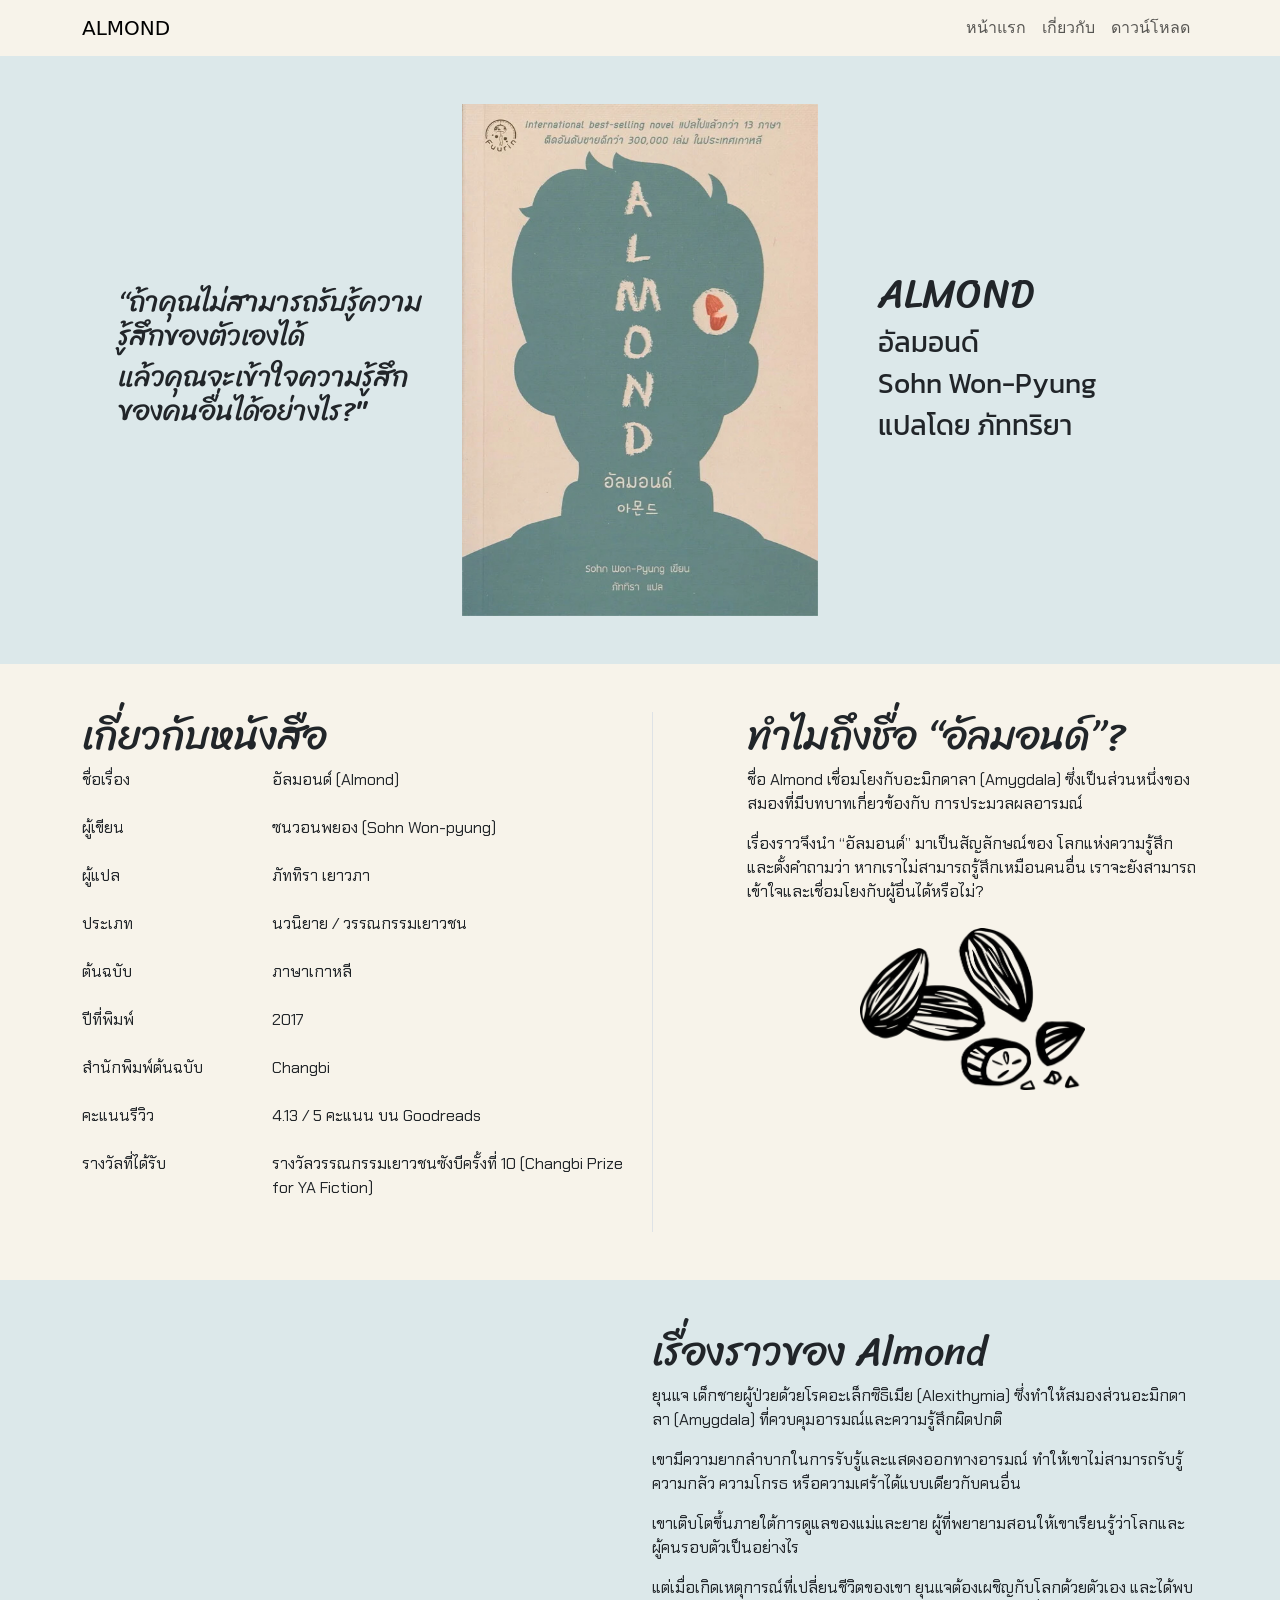
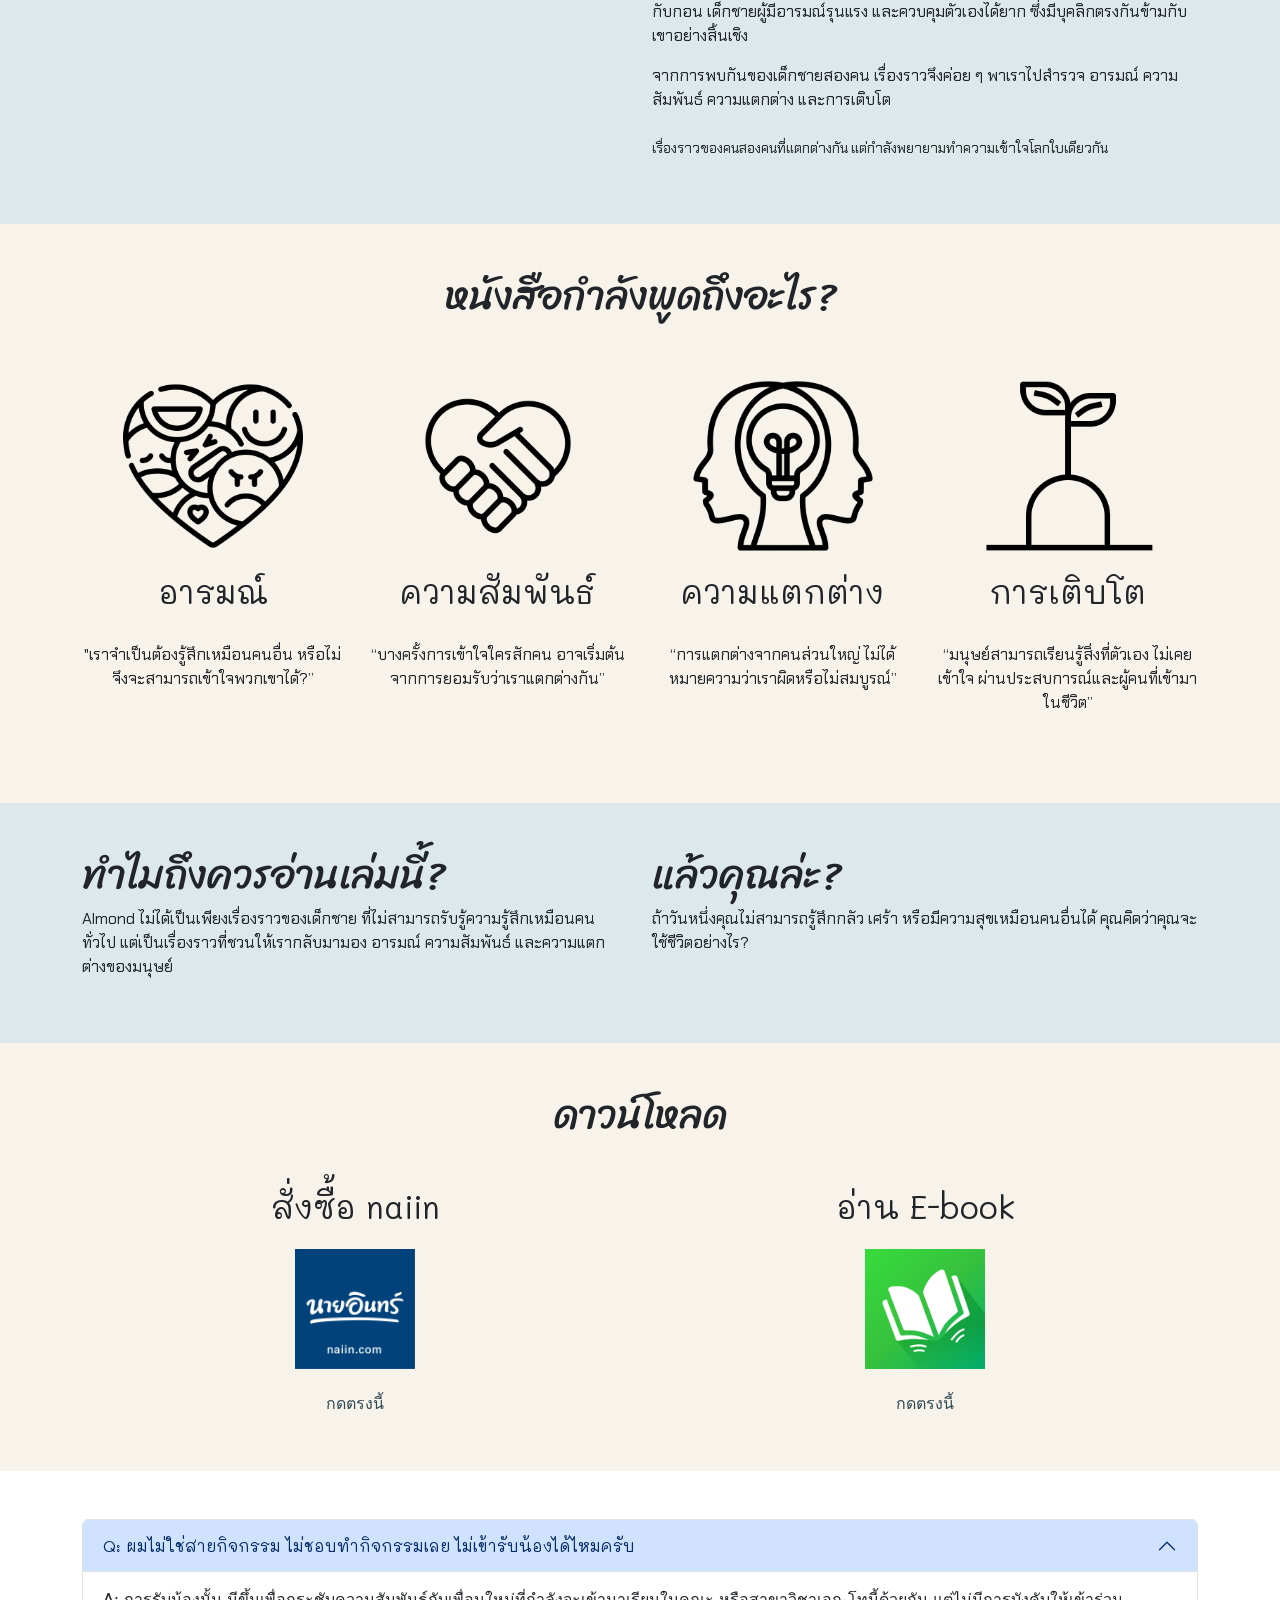
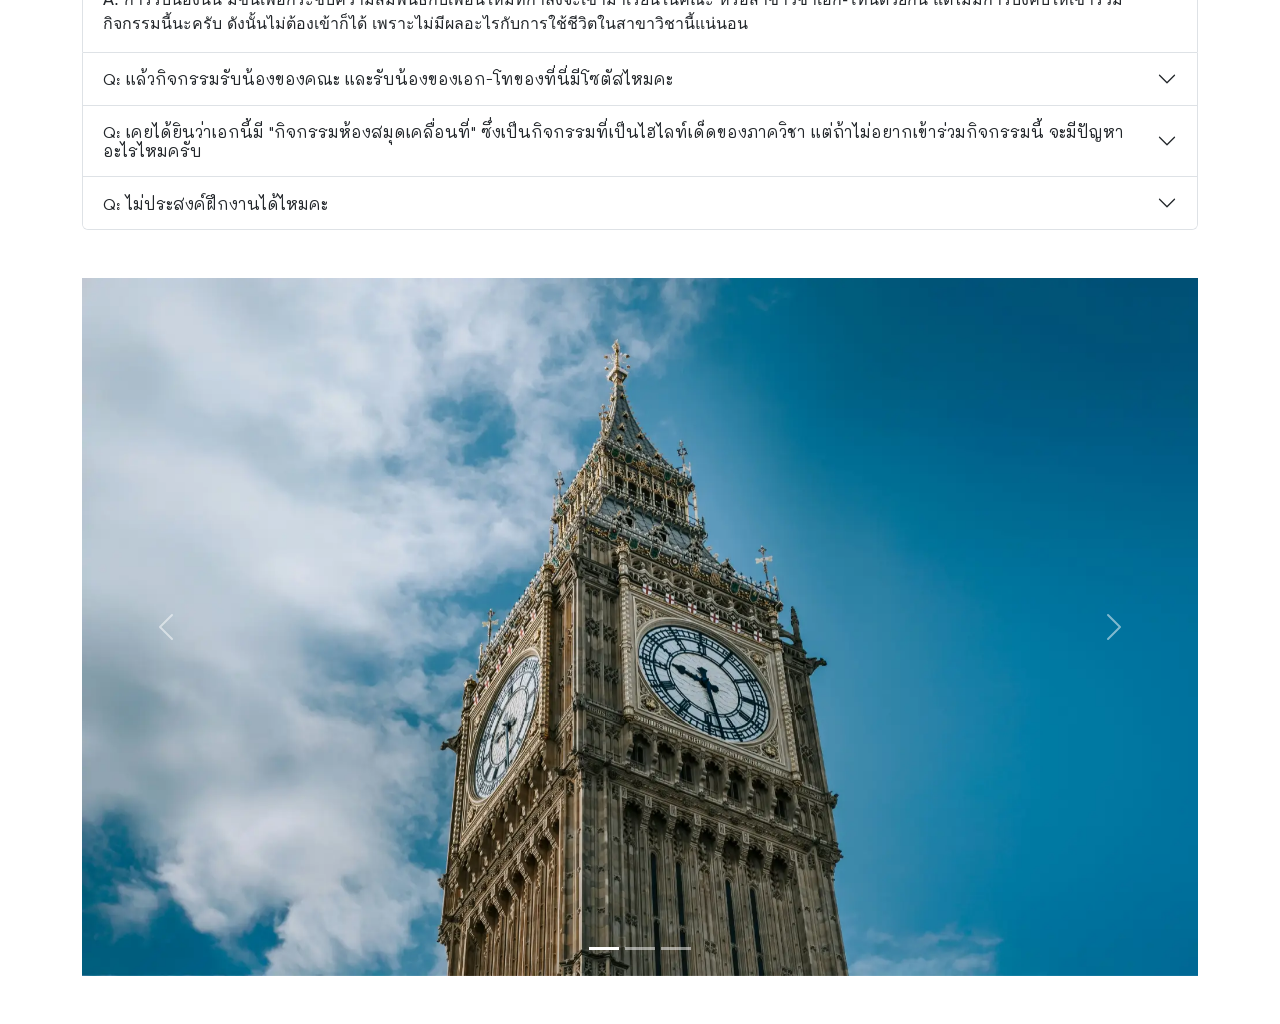
==== index.html @ fe940b33 "version1" ====
<!DOCTYPE html>
<html lang="th">

<head>
    <meta charset="UTF-8">
    <meta name="viewport" content="width=device-width, initial-scale=1.0">
    <title>ALMOND</title>

    <!-- Bootstrap CSS -->
    <link href="https://cdn.jsdelivr.net/npm/bootstrap@5.3.3/dist/css/bootstrap.min.css" rel="stylesheet">
    <link rel="preconnect" href="https://fonts.googleapis.com">
    <link rel="preconnect" href="https://fonts.gstatic.com" crossorigin>
    <link
        href="https://fonts.googleapis.com/css2?family=Chakra+Petch&family=Google+Sans:ital,opsz,wght@0,17..18,400..700;1,17..18,400..700&family=Kanit:ital,wght@0,100;0,200;0,300;0,400;0,500;0,600;0,700;0,800;0,900;1,100;1,200;1,300;1,400;1,500;1,600;1,700;1,800;1,900&family=Mali&family=Sriracha&display=swap"
        rel="stylesheet">
    <link href="https://unpkg.com/aos@2.3.1/dist/aos.css" rel="stylesheet">
    <link rel="stylesheet" href="CSS/style.css">
</head>

<body>

    <!-- =========================
         Header
         ========================= -->
    <header class="section-1bg">
        <div class="container">
            <nav class="navbar navbar-expand-lg">
                <a class="navbar-brand" href="#">ALMOND</a>

                <button class="navbar-toggler" type="button" data-bs-toggle="collapse" data-bs-target="#mainNav">
                    <span class="navbar-toggler-icon"></span>
                </button>

                <div class="collapse navbar-collapse" id="mainNav">
                    <ul class="navbar-nav ms-auto">
                        <li class="nav-item">
                            <a class="nav-link" href="#">หน้าแรก</a>
                        </li>
                        <li class="nav-item">
                            <a class="nav-link" href="#about">เกี่ยวกับ</a>
                        </li>
                        <li class="nav-item">
                            <a class="nav-link" href="#download">ดาวน์โหลด</a>
                        </li>
                    </ul>
                </div>
            </nav>
        </div>
    </header>


    <!-- =========================
         Hero Section
         ========================= -->
    <section class="py-5 hero-bg">
        <div class="container ">
            <div class="row align-items-center">

                <!-- ข้อความด้านซ้าย -->
                <div class="col-sm-12 col-md-6 col-lg-4 col-xl-4 ps-lg-5">
                    <h1 class="display-5 fs-3">
                        “ถ้าคุณไม่สามารถรับรู้ความรู้สึกของตัวเองได้
                    </h1>
                    <h1 class="display-5 fs-3">แล้วคุณจะเข้าใจความรู้สึกของคนอื่นได้อย่างไร?"</h1>
                </div>

                <!-- รูปภาพตรงกลาง -->
                <div class="col-sm-12 col-md-6 col-lg-4 col-xl-4 text-center">
                    <img src="Images/Almond3.jpg" alt="Almond Book" class="img-fluid" data-aos="flip-left" data-aos-duration="3000">
                </div>

                <!-- ข้อความด้านขวา -->
                <div class="col-12 col-md-6 col-lg-4 ps-lg-5">
                    <h1>ALMOND</h1>
                    <h3>อัลมอนด์</h3>
                    <h3>Sohn Won-Pyung</h3>
                    <h3>แปลโดย ภัททริยา</h3>
                </div>
            </div>
        </div>
    </section>


    <!-- =========================
         Section 1 - About Book
         ========================= -->
    <section id="about" class="py-5 section-1bg">
        <div class="container">
            <div class="row">

                <!-- ข้อมูลหนังสือ -->
                <div class="col-sm-12 col-md-6 col-lg-6 col-xl-6">

                    <h1>เกี่ยวกับหนังสือ</h1>

                    <div class="mb-3">

                        <div class="row mb-2">
                            <div class="col-4">
                                <p>ชื่อเรื่อง</p>
                            </div>
                            <div class="col-8">
                                <p>อัลมอนด์ (Almond)</p>
                            </div>
                        </div>

                        <div class="row mb-2">
                            <div class="col-4">
                                <p>ผู้เขียน</p>
                            </div>
                            <div class="col-8">
                                <p>ซนวอนพยอง (Sohn Won-pyung)</p>
                            </div>
                        </div>

                        <div class="row mb-2">
                            <div class="col-4">
                                <p>ผู้แปล</p>
                            </div>
                            <div class="col-8">
                                <p>ภัททิรา เยาวภา</p>
                            </div>
                        </div>

                        <div class="row mb-2">
                            <div class="col-4">
                                <p>ประเภท</p>
                            </div>
                            <div class="col-8">
                                <p>นวนิยาย / วรรณกรรมเยาวชน</p>
                            </div>
                        </div>

                        <div class="row mb-2">
                            <div class="col-4">
                                <p>ต้นฉบับ</p>
                            </div>
                            <div class="col-8">
                                <p>ภาษาเกาหลี</p>
                            </div>
                        </div>

                        <div class="row mb-2">
                            <div class="col-4">
                                <p>ปีที่พิมพ์</p>
                            </div>
                            <div class="col-8">
                                <p>2017</p>
                            </div>
                        </div>

                        <div class="row mb-2">
                            <div class="col-4">
                                <p>สำนักพิมพ์ต้นฉบับ</p>
                            </div>
                            <div class="col-8">
                                <p>Changbi</p>
                            </div>
                        </div>

                        <div class="row mb-2">
                            <div class="col-4">
                                <p>คะแนนรีวิว</p>
                            </div>
                            <div class="col-8">
                                <p>4.13 / 5 คะแนน บน Goodreads</p>
                            </div>
                        </div>

                        <div class="row mb-2">
                            <div class="col-4">
                                <p>รางวัลที่ได้รับ</p>
                            </div>
                            <div class="col-8">
                                <p>รางวัลวรรณกรรมเยาวชนซังบีครั้งที่ 10
                                    (Changbi Prize for YA Fiction)</p>
                            </div>
                        </div>

                    </div>
                </div>

                <!-- เส้นแบ่ง -->
                <div class="col-md-1 d-none d-md-block">
                    <div class="border-start h-100"></div>
                </div>

                <!-- ทำไมถึงชื่อ Almond -->
                <div class="col-sm-12 col-md-5 col-lg-5 col-xl-5">

                    <h1>ทำไมถึงชื่อ “อัลมอนด์”?</h1>

                    <p>
                        ชื่อ Almond เชื่อมโยงกับอะมิกดาลา (Amygdala)
                        ซึ่งเป็นส่วนหนึ่งของสมองที่มีบทบาทเกี่ยวข้องกับ
                        การประมวลผลอารมณ์
                    </p>

                    <p>
                        เรื่องราวจึงนำ “อัลมอนด์” มาเป็นสัญลักษณ์ของ
                        โลกแห่งความรู้สึก และตั้งคำถามว่า
                        หากเราไม่สามารถรู้สึกเหมือนคนอื่น
                        เราจะยังสามารถเข้าใจและเชื่อมโยงกับผู้อื่นได้หรือไม่?
                    </p>

                    <!-- ภาพอัลมอนด์ -->
                    <div class="text-center mt-4">
                        <img src="Images/Almond4.png" alt="Almond" class="img-fluid w-50">
                    </div>

                </div>
            </div>
        </div>
    </section>


    <!-- =========================
         Section 2 - Story
         ========================= -->
    <section class="py-5 hero-bg">
        <div class="container">
            <div class="row align-items-center">

                <!-- รูปภาพ -->
                <div class="col-sm-12 col-md-6 col-lg-6 col-xl-6">
                    <img src="Images/Almond2.jpg" alt="Almond Story" class="img-fluid w-50" data-aos="flip-left" data-aos-duration="3000">
                </div>

                <!-- เนื้อหา -->
                <div class="col-sm-12 col-md-6 col-lg-6 col-xl-6">

                    <h1>เรื่องราวของ Almond</h1>

                    <p>
                        ยุนแจ เด็กชายผู้ป่วยด้วยโรคอะเล็กซิธิเมีย
                        (Alexithymia) ซึ่งทำให้สมองส่วนอะมิกดาลา
                        (Amygdala) ที่ควบคุมอารมณ์และความรู้สึกผิดปกติ
                    </p>

                    <p>
                        เขามีความยากลำบากในการรับรู้และแสดงออกทางอารมณ์
                        ทำให้เขาไม่สามารถรับรู้ความกลัว ความโกรธ
                        หรือความเศร้าได้แบบเดียวกับคนอื่น
                    </p>

                    <p>
                        เขาเติบโตขึ้นภายใต้การดูแลของแม่และยาย
                        ผู้ที่พยายามสอนให้เขาเรียนรู้ว่าโลกและผู้คนรอบตัวเป็นอย่างไร
                    </p>

                    <p>
                        แต่เมื่อเกิดเหตุการณ์ที่เปลี่ยนชีวิตของเขา
                        ยุนแจต้องเผชิญกับโลกด้วยตัวเอง
                        และได้พบกับกอน เด็กชายผู้มีอารมณ์รุนแรง
                        และควบคุมตัวเองได้ยาก ซึ่งมีบุคลิกตรงกันข้ามกับเขาอย่างสิ้นเชิง
                    </p>

                    <p>
                        จากการพบกันของเด็กชายสองคน
                        เรื่องราวจึงค่อย ๆ พาเราไปสำรวจ
                        อารมณ์ ความสัมพันธ์ ความแตกต่าง และการเติบโต
                    </p>

                    <p class="mt-4">
                        <small>
                            เรื่องราวของคนสองคนที่แตกต่างกัน
                            แต่กำลังพยายามทำความเข้าใจโลกใบเดียวกัน
                        </small>
                    </p>

                </div>

            </div>
        </div>
    </section>


    <!-- =========================
         Section 3 - Theme
         ========================= -->
    <section id="review" class="py-5 section-1bg">
        <div class="container">
            <div class="row">
                <div class="col-12 text-center mb-5">
                    <h1>หนังสือกำลังพูดถึงอะไร?</h1>
                </div>
            </div>

            <div class="row">

                <!-- Theme 1 -->
                <div class="col-sm-12 col-md-6 col-lg-3 col-xl-3 text-center mb-4">

                    <img src="Images/emotional.png" alt="Emotional" class="img-fluid mb-3" style="max-width: 180px;">

                    <h2> อารมณ์ </h2>
                    <br>
                    <p>
                        "เราจำเป็นต้องรู้สึกเหมือนคนอื่น
                        หรือไม่ จึงจะสามารถเข้าใจพวกเขาได้?”
                    </p>

                </div>

                <!-- Theme 2 -->
                <div class="col-sm-12 col-md-6 col-lg-3 col-xl-3 text-center mb-4">

                    <img src="Images/relationship.png" alt="Relationship" class="img-fluid mb-3"
                        style="max-width: 180px;">

                    <h2>ความสัมพันธ์</h2>
                    <br>
                    <p>
                        “บางครั้งการเข้าใจใครสักคน
                        อาจเริ่มต้นจากการยอมรับว่าเราแตกต่างกัน”
                    </p>

                </div>

                <!-- Theme 3 -->
                <div class="col-sm-12 col-md-6 col-lg-3 col-xl-3 text-center mb-4">

                    <img src="Images/differentiate.png" alt="Different" class="img-fluid mb-3"
                        style="max-width: 180px;">

                    <h2>ความแตกต่าง </h2>
                    <br>
                    <p>
                        “การแตกต่างจากคนส่วนใหญ่
                        ไม่ได้หมายความว่าเราผิดหรือไม่สมบูรณ์”
                    </p>

                </div>

                <!-- Theme 4 -->
                <div class="col-sm-12 col-md-6 col-lg-3 col-xl-3 text-center mb-4">

                    <img src="Images/growing-up.png" alt="Growing Up" class="img-fluid mb-3" style="max-width: 180px;">

                    <h2>การเติบโต</h2>
                    <br>
                    <p>
                        “มนุษย์สามารถเรียนรู้สิ่งที่ตัวเอง
                        ไม่เคยเข้าใจ ผ่านประสบการณ์และผู้คนที่เข้ามาในชีวิต”
                    </p>

                </div>

            </div>
        </div>
    </section>


    <!-- ========================
     Section 4 - Why Almond
     ======================== -->
    <section class="py-5 hero-bg">
        <div class="container">
            <div class="row justify-content-center align-items-start g-4">

                <!-- คอลัมน์ซ้าย -->
                <div class="col-12 col-md-6">
                    <h1>ทำไมถึงควรอ่านเล่มนี้?</h1>
                    <p>
                        Almond ไม่ได้เป็นเพียงเรื่องราวของเด็กชาย
                        ที่ไม่สามารถรับรู้ความรู้สึกเหมือนคนทั่วไป
                        แต่เป็นเรื่องราวที่ชวนให้เรากลับมามอง
                        อารมณ์ ความสัมพันธ์ และความแตกต่างของมนุษย์
                    </p>
                </div>

                <!-- คอลัมน์ขวา -->
                <div class="col-12 col-md-6">
                    <h1>แล้วคุณล่ะ?</h1>
                    <p>
                        ถ้าวันหนึ่งคุณไม่สามารถรู้สึกกลัว เศร้า
                        หรือมีความสุขเหมือนคนอื่นได้
                        คุณคิดว่าคุณจะใช้ชีวิตอย่างไร?
                    </p>
                </div>

            </div>
        </div>
    </section>


    <!-- =========================
     Footer
     ========================= -->
    <footer id="download" class="py-5 section-1bg">
        <div class="container ">
            <h1 class="text-center mb-5">ดาวน์โหลด</h1>

            <div class="row justify-content-center align-items-start g-4 text-center">

                <!-- คอลัมน์ซ้าย: สั่งซื้อ -->
                <div class="col-12 col-md-6">
                    <h2>สั่งซื้อ naiin</h2>

                    <img src="Images/naiin.png" alt="naiin" class="img-fluid my-3" style="max-height: 120px;">

                    <div>
                        <a href="https://www.naiin.com/" target="_blank" rel="noopener noreferrer"
                            class="btn btn-download">
                            กดตรงนี้
                        </a>
                    </div>
                </div>

                <!-- คอลัมน์ขวา: อ่าน E-book -->
                <div class="col-12 col-md-6">
                    <h2>อ่าน E-book</h2>

                    <img src="Images/meb.png" alt="meb" class="img-fluid my-3" style="max-height: 120px;">

                    <div>
                        <a href="https://www.mebmarket.com/" target="_blank" rel="noopener noreferrer"
                            class="btn btn-download">
                            กดตรงนี้
                        </a>
                    </div>
                </div>

            </div>
        </div>
    </footer>

    <!-- Accordion : คำถามที่พบบ่อย -->
    <section class="container my-5">

        <div class="accordion" id="faqAccordion">

            <!-- คำถามที่ 1 -->
            <div class="accordion-item">
                <h2 class="accordion-header" id="headingOne">
                    <button class="accordion-button" type="button" data-bs-toggle="collapse"
                        data-bs-target="#collapseOne" aria-expanded="true" aria-controls="collapseOne">
                        Q: ผมไม่ใช่สายกิจกรรม ไม่ชอบทำกิจกรรมเลย ไม่เข้ารับน้องได้ไหมครับ
                    </button>
                </h2>

                <div id="collapseOne" class="accordion-collapse collapse show" aria-labelledby="headingOne"
                    data-bs-parent="#faqAccordion">

                    <div class="accordion-body">
                        A: การรับน้องนั้น มีขึ้นเพื่อกระชับความสัมพันธ์กับเพื่อนใหม่ที่กำลังจะเข้ามาเรียนในคณะ
                        หรือสาขาวิชาเอก-โทนี้ด้วยกัน แต่ไม่มีการบังคับให้เข้าร่วมกิจกรรมนี้นะครับ
                        ดังนั้นไม่ต้องเข้าก็ได้ เพราะไม่มีผลอะไรกับการใช้ชีวิตในสาขาวิชานี้แน่นอน
                    </div>
                </div>
            </div>

            <!-- คำถามที่ 2 -->
            <div class="accordion-item">
                <h2 class="accordion-header" id="headingTwo">
                    <button class="accordion-button collapsed" type="button" data-bs-toggle="collapse"
                        data-bs-target="#collapseTwo" aria-expanded="false" aria-controls="collapseTwo">
                        Q: แล้วกิจกรรมรับน้องของคณะ และรับน้องของเอก-โทของที่นี่มีโซตัสไหมคะ
                    </button>
                </h2>

                <div id="collapseTwo" class="accordion-collapse collapse" aria-labelledby="headingTwo"
                    data-bs-parent="#faqAccordion">

                    <div class="accordion-body">
                        A: ที่นี่ไม่มีโซตัสทั้งรับน้องของคณะ และรับน้องของเอก-โท
                        ดังนั้นไม่ต้องกังวลนะคะ
                    </div>
                </div>
            </div>

            <!-- คำถามที่ 3 -->
            <div class="accordion-item">
                <h2 class="accordion-header" id="headingThree">
                    <button class="accordion-button collapsed" type="button" data-bs-toggle="collapse"
                        data-bs-target="#collapseThree" aria-expanded="false" aria-controls="collapseThree">
                        Q: เคยได้ยินว่าเอกนี้มี "กิจกรรมห้องสมุดเคลื่อนที่" ซึ่งเป็นกิจกรรมที่เป็นไฮไลท์เด็ดของภาควิชา
                        แต่ถ้าไม่อยากเข้าร่วมกิจกรรมนี้ จะมีปัญหาอะไรไหมครับ
                    </button>
                </h2>

                <div id="collapseThree" class="accordion-collapse collapse" aria-labelledby="headingThree"
                    data-bs-parent="#faqAccordion">

                    <div class="accordion-body">
                        A: จริง ๆ ทางภาควิชาไม่ได้บังคับ แต่ "ขอความร่วมมือ"
                        ดังนั้นเข้าร่วมเพื่อกิจกรรมเอาไว้ใส่ในแฟ้มรวบรวมผลงาน
                        เพื่อสั่งสมประสบการณ์ก็ดีครับ
                    </div>
                </div>
            </div>

            <!-- คำถามที่ 4 -->
            <div class="accordion-item">
                <h2 class="accordion-header" id="headingFour">
                    <button class="accordion-button collapsed" type="button" data-bs-toggle="collapse"
                        data-bs-target="#collapseFour" aria-expanded="false" aria-controls="collapseFour">
                        Q: ไม่ประสงค์ฝึกงานได้ไหมคะ
                    </button>
                </h2>

                <div id="collapseFour" class="accordion-collapse collapse" aria-labelledby="headingFour"
                    data-bs-parent="#faqAccordion">

                    <div class="accordion-body">
                        A: ถ้าเป็นเด็ก "เอก" นี้ จะต้องฝึกงานนะคะ
                        เพราะต้องนำประสบการณ์ที่ได้จากการฝึกงานไปเรียนต่อในรายวิชา
                        "สัมมนาการฝึกปฏิบัติงาน" เป็นวิชาบังคับ ซึ่งจะต้องนับเป็นหน่วยกิตก่อนจบการศึกษาด้วย
                        แต่ถ้าเป็นเด็ก "โท" ไม่จำเป็นต้องฝึกงานค่ะ
                    </div>
                </div>
            </div>

        </div>

    </section>


    <!-- Carousel : Indicators -->
    <section class="container my-5">

        <div id="carouselExampleIndicators" class="carousel slide" data-bs-ride="carousel">

            <!-- Indicators -->
            <div class="carousel-indicators">
                <button type="button" data-bs-target="#carouselExampleIndicators" data-bs-slide-to="0" class="active"
                    aria-current="true" aria-label="Slide 1">
                </button>

                <button type="button" data-bs-target="#carouselExampleIndicators" data-bs-slide-to="1"
                    aria-label="Slide 2">
                </button>

                <button type="button" data-bs-target="#carouselExampleIndicators" data-bs-slide-to="2"
                    aria-label="Slide 3">
                </button>
            </div>

            <!-- Carousel Images -->
            <div class="carousel-inner">

                <!-- รูปที่ 1 -->
                <div class="carousel-item active">
                    <img src="Images/a1.webp" class="d-block w-100" alt="Slide 1">
                </div>

                <!-- รูปที่ 2 -->
                <div class="carousel-item">
                    <img src="Images/a2.webp" class="d-block w-100" alt="Slide 2">
                </div>

                <!-- รูปที่ 3 -->
                <div class="carousel-item">
                    <img src="Images/a3.webp" class="d-block w-100" alt="Slide 3">
                </div>

            </div>

            <!-- Previous Button -->
            <button class="carousel-control-prev" type="button" data-bs-target="#carouselExampleIndicators"
                data-bs-slide="prev">
                <span class="carousel-control-prev-icon" aria-hidden="true">
                </span>
                <span class="visually-hidden">Previous</span>
            </button>

            <!-- Next Button -->
            <button class="carousel-control-next" type="button" data-bs-target="#carouselExampleIndicators"
                data-bs-slide="next">
                <span class="carousel-control-next-icon" aria-hidden="true">
                </span>
                <span class="visually-hidden">Next</span>
            </button>

        </div>

    </section>




    <!-- Bootstrap JS -->
    <script src="https://cdn.jsdelivr.net/npm/bootstrap@5.3.3/dist/js/bootstrap.bundle.min.js"></script>
    <script src="https://unpkg.com/aos@2.3.1/dist/aos.js"></script>
    <script>
        AOS.init();
    </script>

</body>

</html>
---- CSS/style.css ----
.hero-bg{
    background-color: #dce8ea;
}

.section-1bg{
    background-color: #f7f3ea;
}

.header-bg{
    background-color: #7397a5;
}

h1{
  font-family: "Sriracha", cursive;
  font-weight: 400;
  font-style: normal;

}

h2{
  font-family: "Mali", cursive;
  font-weight: 400;
  font-style: normal;
}

h3{
  font-family: "Kanit", sans-serif;
  font-weight: 400;
  font-style: normal;
}


p{
  font-family: "Chakra Petch", sans-serif;
  font-weight: 400;
  font-style: normal;
}

.btn-download {
    color: #304A54;
    background-color: #F7F3EA;
    border: 1px solid #F7F3EA;
}

.btn-download:hover,
.btn-download:focus {
    color: #304A54;
    background-color: #ece6d6;
    border-color: #ece6d6;
}
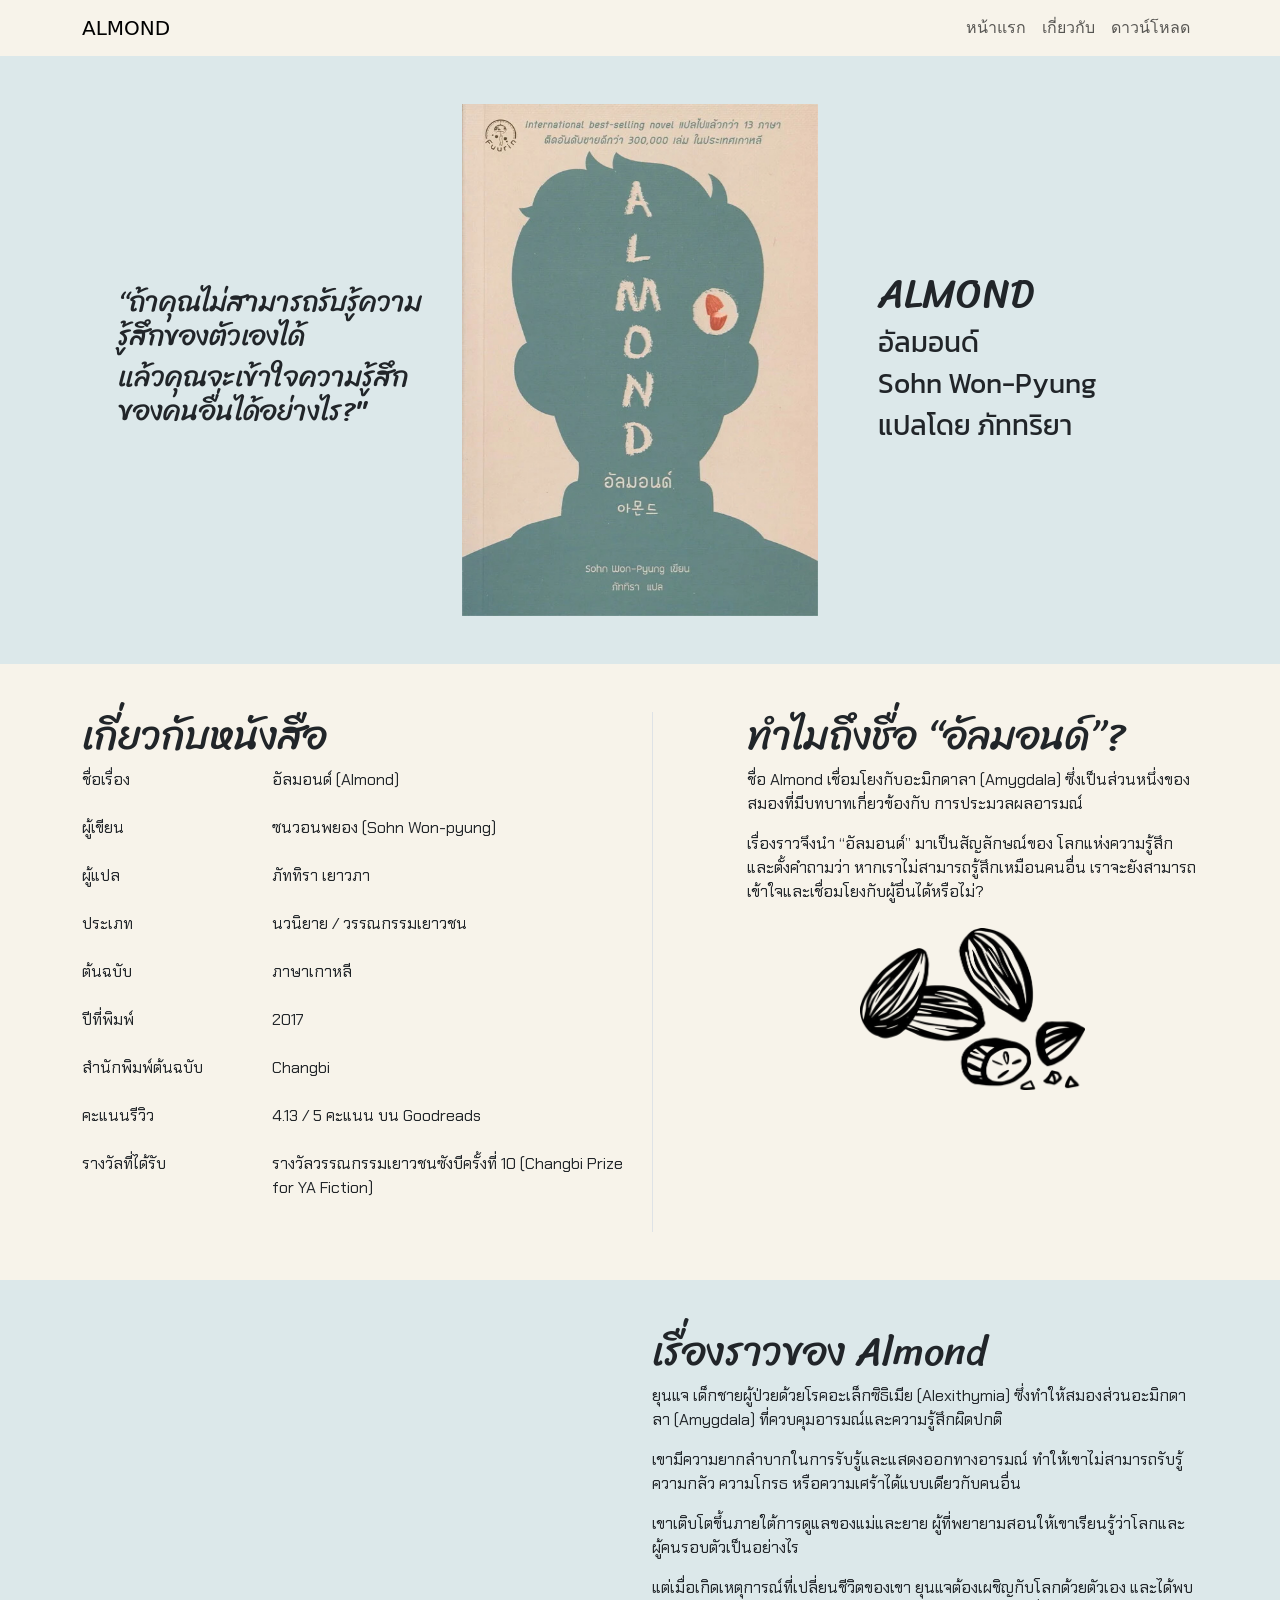
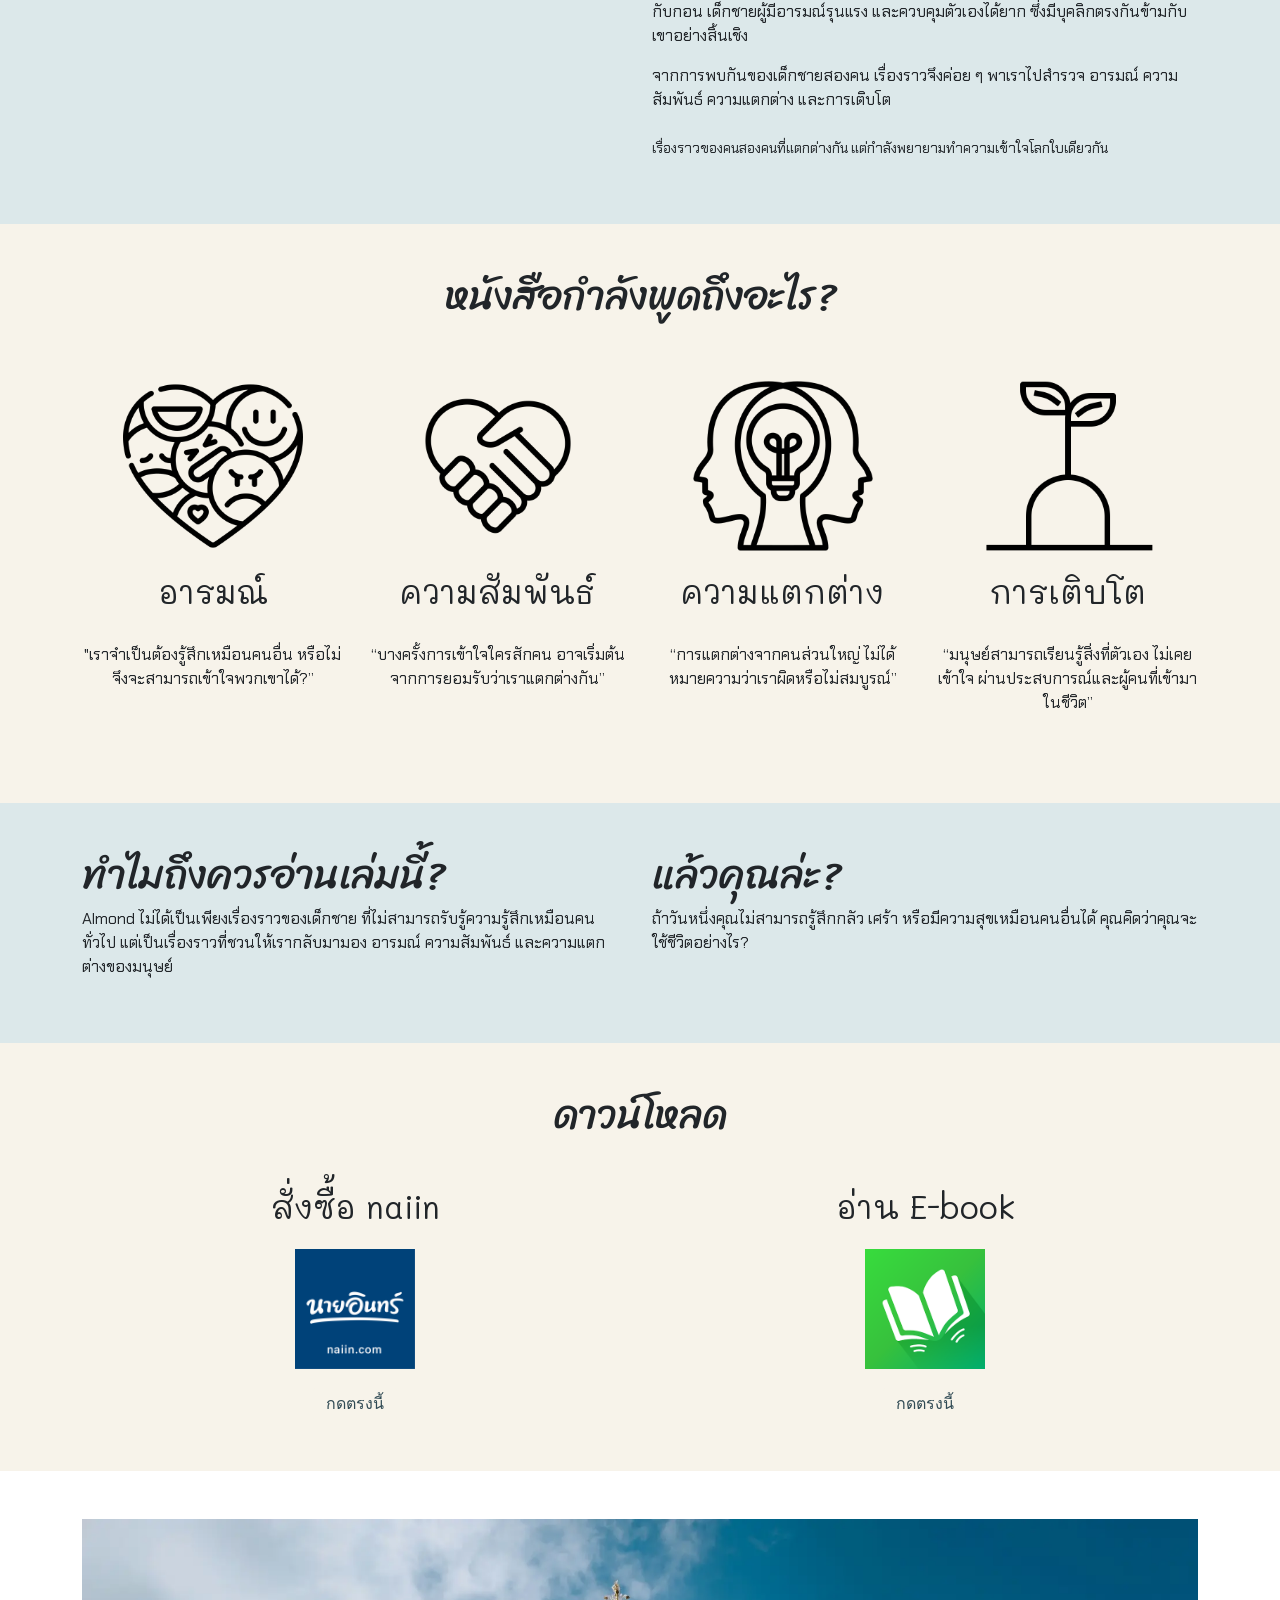
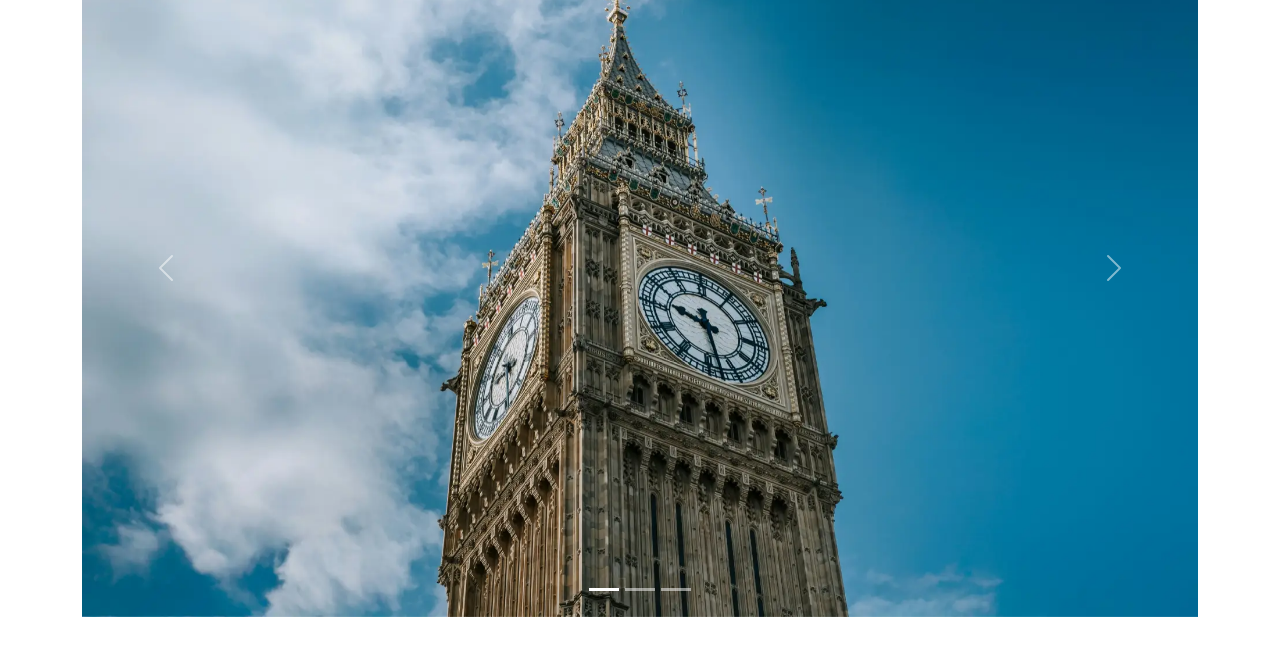
==== commit f409f61e: "version1.2" ====
--- a/index.html
+++ b/index.html
@@ -425,95 +425,6 @@
         </div>
     </footer>
 
-    <!-- Accordion : คำถามที่พบบ่อย -->
-    <section class="container my-5">
-
-        <div class="accordion" id="faqAccordion">
-
-            <!-- คำถามที่ 1 -->
-            <div class="accordion-item">
-                <h2 class="accordion-header" id="headingOne">
-                    <button class="accordion-button" type="button" data-bs-toggle="collapse"
-                        data-bs-target="#collapseOne" aria-expanded="true" aria-controls="collapseOne">
-                        Q: ผมไม่ใช่สายกิจกรรม ไม่ชอบทำกิจกรรมเลย ไม่เข้ารับน้องได้ไหมครับ
-                    </button>
-                </h2>
-
-                <div id="collapseOne" class="accordion-collapse collapse show" aria-labelledby="headingOne"
-                    data-bs-parent="#faqAccordion">
-
-                    <div class="accordion-body">
-                        A: การรับน้องนั้น มีขึ้นเพื่อกระชับความสัมพันธ์กับเพื่อนใหม่ที่กำลังจะเข้ามาเรียนในคณะ
-                        หรือสาขาวิชาเอก-โทนี้ด้วยกัน แต่ไม่มีการบังคับให้เข้าร่วมกิจกรรมนี้นะครับ
-                        ดังนั้นไม่ต้องเข้าก็ได้ เพราะไม่มีผลอะไรกับการใช้ชีวิตในสาขาวิชานี้แน่นอน
-                    </div>
-                </div>
-            </div>
-
-            <!-- คำถามที่ 2 -->
-            <div class="accordion-item">
-                <h2 class="accordion-header" id="headingTwo">
-                    <button class="accordion-button collapsed" type="button" data-bs-toggle="collapse"
-                        data-bs-target="#collapseTwo" aria-expanded="false" aria-controls="collapseTwo">
-                        Q: แล้วกิจกรรมรับน้องของคณะ และรับน้องของเอก-โทของที่นี่มีโซตัสไหมคะ
-                    </button>
-                </h2>
-
-                <div id="collapseTwo" class="accordion-collapse collapse" aria-labelledby="headingTwo"
-                    data-bs-parent="#faqAccordion">
-
-                    <div class="accordion-body">
-                        A: ที่นี่ไม่มีโซตัสทั้งรับน้องของคณะ และรับน้องของเอก-โท
-                        ดังนั้นไม่ต้องกังวลนะคะ
-                    </div>
-                </div>
-            </div>
-
-            <!-- คำถามที่ 3 -->
-            <div class="accordion-item">
-                <h2 class="accordion-header" id="headingThree">
-                    <button class="accordion-button collapsed" type="button" data-bs-toggle="collapse"
-                        data-bs-target="#collapseThree" aria-expanded="false" aria-controls="collapseThree">
-                        Q: เคยได้ยินว่าเอกนี้มี "กิจกรรมห้องสมุดเคลื่อนที่" ซึ่งเป็นกิจกรรมที่เป็นไฮไลท์เด็ดของภาควิชา
-                        แต่ถ้าไม่อยากเข้าร่วมกิจกรรมนี้ จะมีปัญหาอะไรไหมครับ
-                    </button>
-                </h2>
-
-                <div id="collapseThree" class="accordion-collapse collapse" aria-labelledby="headingThree"
-                    data-bs-parent="#faqAccordion">
-
-                    <div class="accordion-body">
-                        A: จริง ๆ ทางภาควิชาไม่ได้บังคับ แต่ "ขอความร่วมมือ"
-                        ดังนั้นเข้าร่วมเพื่อกิจกรรมเอาไว้ใส่ในแฟ้มรวบรวมผลงาน
-                        เพื่อสั่งสมประสบการณ์ก็ดีครับ
-                    </div>
-                </div>
-            </div>
-
-            <!-- คำถามที่ 4 -->
-            <div class="accordion-item">
-                <h2 class="accordion-header" id="headingFour">
-                    <button class="accordion-button collapsed" type="button" data-bs-toggle="collapse"
-                        data-bs-target="#collapseFour" aria-expanded="false" aria-controls="collapseFour">
-                        Q: ไม่ประสงค์ฝึกงานได้ไหมคะ
-                    </button>
-                </h2>
-
-                <div id="collapseFour" class="accordion-collapse collapse" aria-labelledby="headingFour"
-                    data-bs-parent="#faqAccordion">
-
-                    <div class="accordion-body">
-                        A: ถ้าเป็นเด็ก "เอก" นี้ จะต้องฝึกงานนะคะ
-                        เพราะต้องนำประสบการณ์ที่ได้จากการฝึกงานไปเรียนต่อในรายวิชา
-                        "สัมมนาการฝึกปฏิบัติงาน" เป็นวิชาบังคับ ซึ่งจะต้องนับเป็นหน่วยกิตก่อนจบการศึกษาด้วย
-                        แต่ถ้าเป็นเด็ก "โท" ไม่จำเป็นต้องฝึกงานค่ะ
-                    </div>
-                </div>
-            </div>
-
-        </div>
-
-    </section>
 
 
     <!-- Carousel : Indicators -->
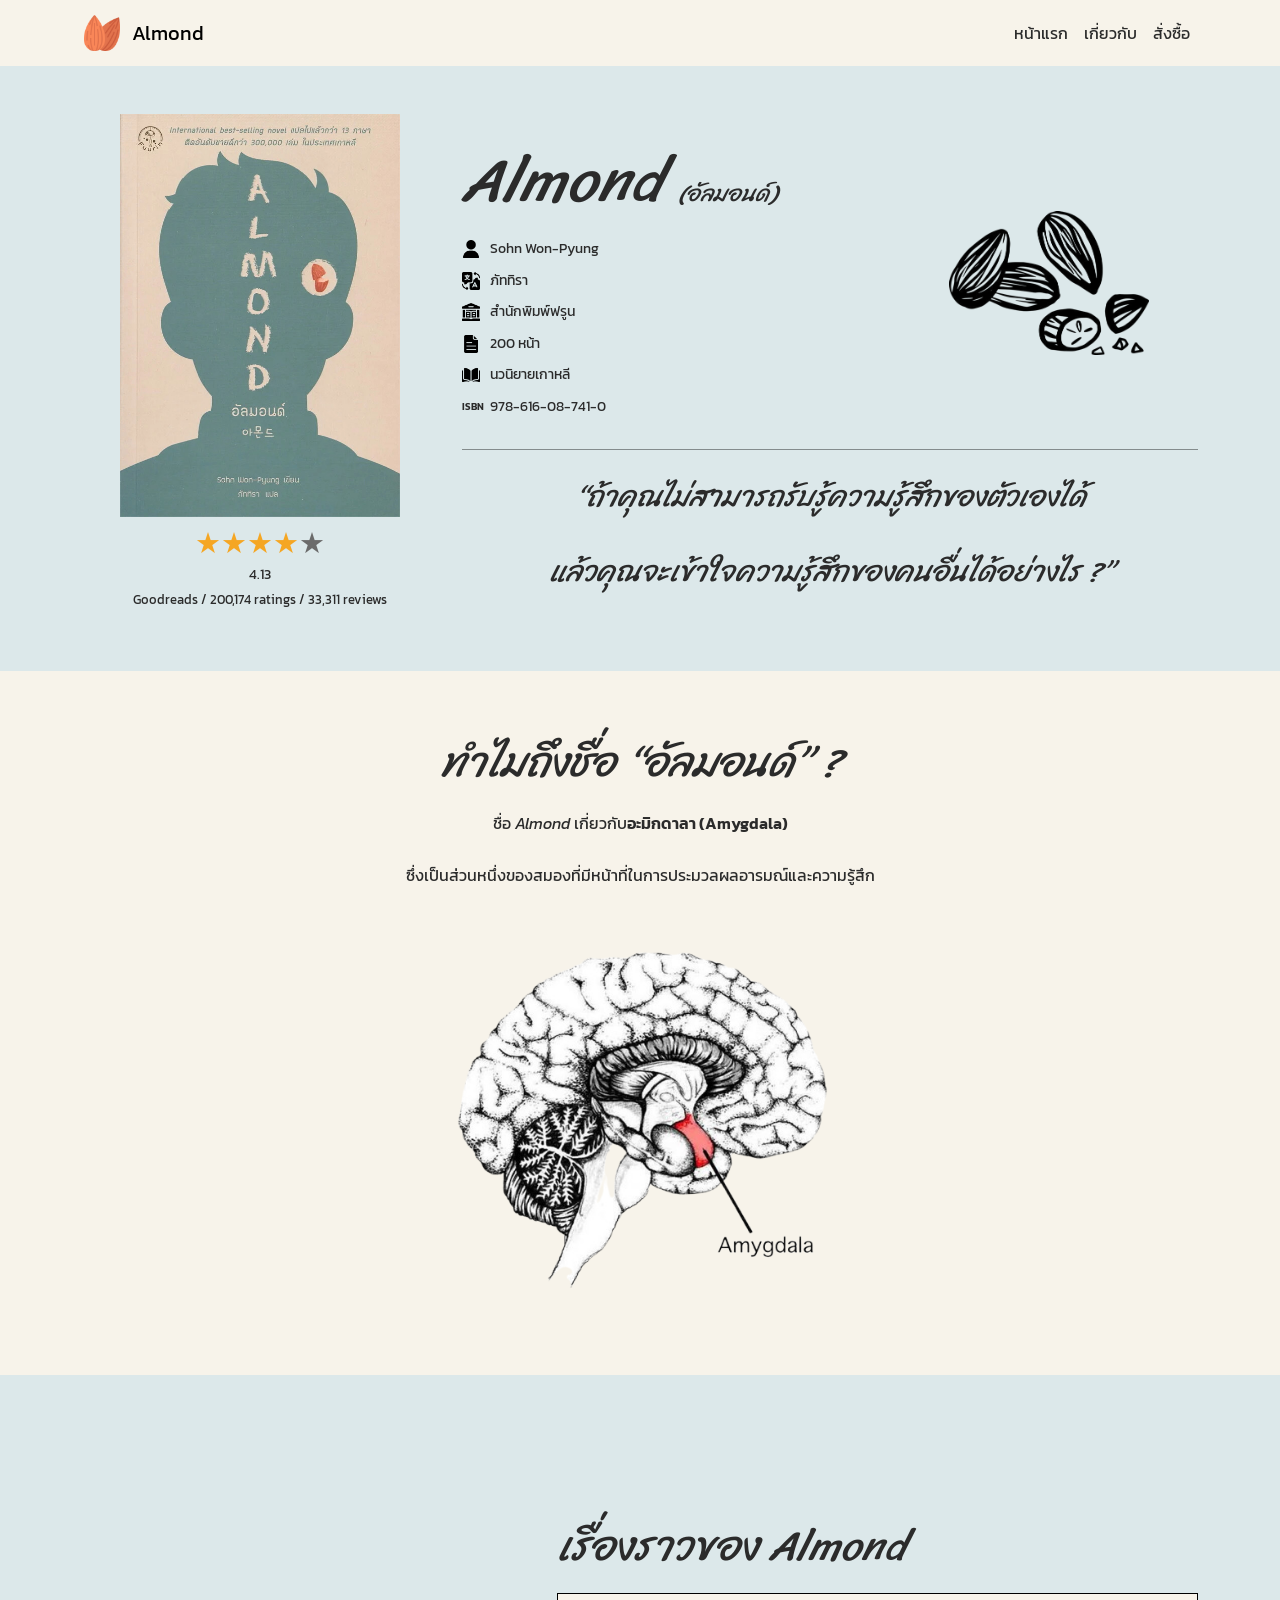
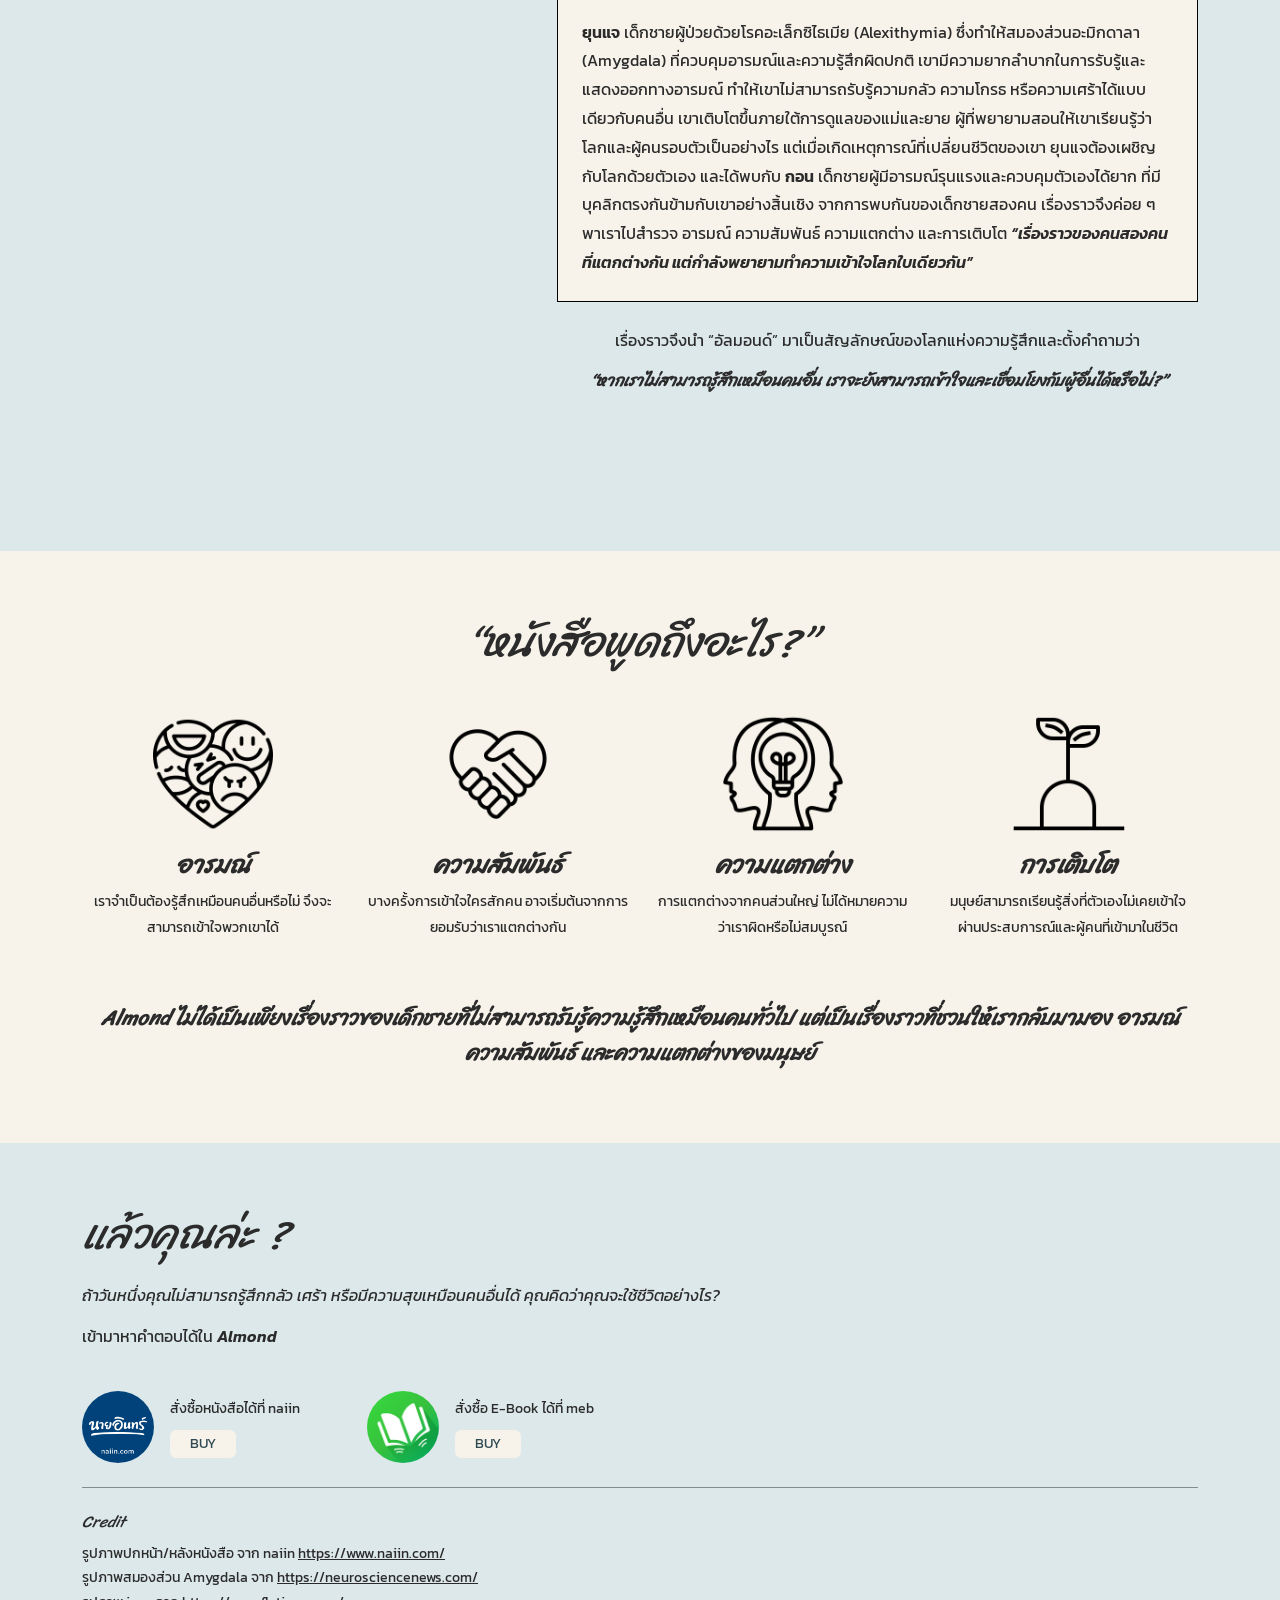
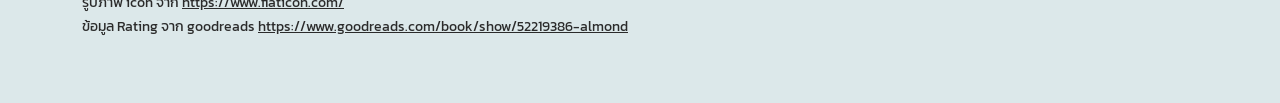
==== commit d1fbefbe: "Version 2" ====
--- a/index.html
+++ b/index.html
@@ -19,473 +19,257 @@
 
 <body>
 
-    <!-- =========================
-         Header
-         ========================= -->
-    <header class="section-1bg">
-        <div class="container">
-            <nav class="navbar navbar-expand-lg">
-                <a class="navbar-brand" href="#">ALMOND</a>
-
-                <button class="navbar-toggler" type="button" data-bs-toggle="collapse" data-bs-target="#mainNav">
-                    <span class="navbar-toggler-icon"></span>
-                </button>
-
-                <div class="collapse navbar-collapse" id="mainNav">
-                    <ul class="navbar-nav ms-auto">
-                        <li class="nav-item">
-                            <a class="nav-link" href="#">หน้าแรก</a>
-                        </li>
-                        <li class="nav-item">
-                            <a class="nav-link" href="#about">เกี่ยวกับ</a>
-                        </li>
-                        <li class="nav-item">
-                            <a class="nav-link" href="#download">ดาวน์โหลด</a>
-                        </li>
-                    </ul>
-                </div>
-            </nav>
-        </div>
-    </header>
-
-
-    <!-- =========================
-         Hero Section
-         ========================= -->
-    <section class="py-5 hero-bg">
-        <div class="container ">
-            <div class="row align-items-center">
-
-                <!-- ข้อความด้านซ้าย -->
-                <div class="col-sm-12 col-md-6 col-lg-4 col-xl-4 ps-lg-5">
-                    <h1 class="display-5 fs-3">
-                        “ถ้าคุณไม่สามารถรับรู้ความรู้สึกของตัวเองได้
-                    </h1>
-                    <h1 class="display-5 fs-3">แล้วคุณจะเข้าใจความรู้สึกของคนอื่นได้อย่างไร?"</h1>
-                </div>
-
-                <!-- รูปภาพตรงกลาง -->
-                <div class="col-sm-12 col-md-6 col-lg-4 col-xl-4 text-center">
-                    <img src="Images/Almond3.jpg" alt="Almond Book" class="img-fluid" data-aos="flip-left" data-aos-duration="3000">
-                </div>
-
-                <!-- ข้อความด้านขวา -->
-                <div class="col-12 col-md-6 col-lg-4 ps-lg-5">
-                    <h1>ALMOND</h1>
-                    <h3>อัลมอนด์</h3>
-                    <h3>Sohn Won-Pyung</h3>
-                    <h3>แปลโดย ภัททริยา</h3>
-                </div>
-            </div>
-        </div>
-    </section>
-
-
-    <!-- =========================
-         Section 1 - About Book
-         ========================= -->
-    <section id="about" class="py-5 section-1bg">
-        <div class="container">
-            <div class="row">
-
-                <!-- ข้อมูลหนังสือ -->
-                <div class="col-sm-12 col-md-6 col-lg-6 col-xl-6">
-
-                    <h1>เกี่ยวกับหนังสือ</h1>
-
-                    <div class="mb-3">
-
-                        <div class="row mb-2">
-                            <div class="col-4">
-                                <p>ชื่อเรื่อง</p>
-                            </div>
-                            <div class="col-8">
-                                <p>อัลมอนด์ (Almond)</p>
-                            </div>
-                        </div>
-
-                        <div class="row mb-2">
-                            <div class="col-4">
-                                <p>ผู้เขียน</p>
-                            </div>
-                            <div class="col-8">
-                                <p>ซนวอนพยอง (Sohn Won-pyung)</p>
-                            </div>
-                        </div>
-
-                        <div class="row mb-2">
-                            <div class="col-4">
-                                <p>ผู้แปล</p>
-                            </div>
-                            <div class="col-8">
-                                <p>ภัททิรา เยาวภา</p>
-                            </div>
-                        </div>
-
-                        <div class="row mb-2">
-                            <div class="col-4">
-                                <p>ประเภท</p>
-                            </div>
-                            <div class="col-8">
-                                <p>นวนิยาย / วรรณกรรมเยาวชน</p>
-                            </div>
-                        </div>
-
-                        <div class="row mb-2">
-                            <div class="col-4">
-                                <p>ต้นฉบับ</p>
-                            </div>
-                            <div class="col-8">
-                                <p>ภาษาเกาหลี</p>
-                            </div>
-                        </div>
-
-                        <div class="row mb-2">
-                            <div class="col-4">
-                                <p>ปีที่พิมพ์</p>
-                            </div>
-                            <div class="col-8">
-                                <p>2017</p>
-                            </div>
-                        </div>
-
-                        <div class="row mb-2">
-                            <div class="col-4">
-                                <p>สำนักพิมพ์ต้นฉบับ</p>
-                            </div>
-                            <div class="col-8">
-                                <p>Changbi</p>
-                            </div>
-                        </div>
-
-                        <div class="row mb-2">
-                            <div class="col-4">
-                                <p>คะแนนรีวิว</p>
-                            </div>
-                            <div class="col-8">
-                                <p>4.13 / 5 คะแนน บน Goodreads</p>
-                            </div>
-                        </div>
-
-                        <div class="row mb-2">
-                            <div class="col-4">
-                                <p>รางวัลที่ได้รับ</p>
-                            </div>
-                            <div class="col-8">
-                                <p>รางวัลวรรณกรรมเยาวชนซังบีครั้งที่ 10
-                                    (Changbi Prize for YA Fiction)</p>
-                            </div>
-                        </div>
-
-                    </div>
-                </div>
-
-                <!-- เส้นแบ่ง -->
-                <div class="col-md-1 d-none d-md-block">
-                    <div class="border-start h-100"></div>
-                </div>
-
-                <!-- ทำไมถึงชื่อ Almond -->
-                <div class="col-sm-12 col-md-5 col-lg-5 col-xl-5">
-
-                    <h1>ทำไมถึงชื่อ “อัลมอนด์”?</h1>
-
-                    <p>
-                        ชื่อ Almond เชื่อมโยงกับอะมิกดาลา (Amygdala)
-                        ซึ่งเป็นส่วนหนึ่งของสมองที่มีบทบาทเกี่ยวข้องกับ
-                        การประมวลผลอารมณ์
-                    </p>
-
-                    <p>
-                        เรื่องราวจึงนำ “อัลมอนด์” มาเป็นสัญลักษณ์ของ
-                        โลกแห่งความรู้สึก และตั้งคำถามว่า
-                        หากเราไม่สามารถรู้สึกเหมือนคนอื่น
-                        เราจะยังสามารถเข้าใจและเชื่อมโยงกับผู้อื่นได้หรือไม่?
-                    </p>
-
-                    <!-- ภาพอัลมอนด์ -->
-                    <div class="text-center mt-4">
-                        <img src="Images/Almond4.png" alt="Almond" class="img-fluid w-50">
-                    </div>
-
-                </div>
-            </div>
-        </div>
-    </section>
-
-
-    <!-- =========================
-         Section 2 - Story
-         ========================= -->
-    <section class="py-5 hero-bg">
-        <div class="container">
-            <div class="row align-items-center">
-
-                <!-- รูปภาพ -->
-                <div class="col-sm-12 col-md-6 col-lg-6 col-xl-6">
-                    <img src="Images/Almond2.jpg" alt="Almond Story" class="img-fluid w-50" data-aos="flip-left" data-aos-duration="3000">
-                </div>
-
-                <!-- เนื้อหา -->
-                <div class="col-sm-12 col-md-6 col-lg-6 col-xl-6">
-
-                    <h1>เรื่องราวของ Almond</h1>
-
-                    <p>
-                        ยุนแจ เด็กชายผู้ป่วยด้วยโรคอะเล็กซิธิเมีย
-                        (Alexithymia) ซึ่งทำให้สมองส่วนอะมิกดาลา
-                        (Amygdala) ที่ควบคุมอารมณ์และความรู้สึกผิดปกติ
-                    </p>
-
-                    <p>
-                        เขามีความยากลำบากในการรับรู้และแสดงออกทางอารมณ์
-                        ทำให้เขาไม่สามารถรับรู้ความกลัว ความโกรธ
-                        หรือความเศร้าได้แบบเดียวกับคนอื่น
-                    </p>
-
-                    <p>
-                        เขาเติบโตขึ้นภายใต้การดูแลของแม่และยาย
-                        ผู้ที่พยายามสอนให้เขาเรียนรู้ว่าโลกและผู้คนรอบตัวเป็นอย่างไร
-                    </p>
-
-                    <p>
-                        แต่เมื่อเกิดเหตุการณ์ที่เปลี่ยนชีวิตของเขา
-                        ยุนแจต้องเผชิญกับโลกด้วยตัวเอง
-                        และได้พบกับกอน เด็กชายผู้มีอารมณ์รุนแรง
-                        และควบคุมตัวเองได้ยาก ซึ่งมีบุคลิกตรงกันข้ามกับเขาอย่างสิ้นเชิง
-                    </p>
-
-                    <p>
-                        จากการพบกันของเด็กชายสองคน
-                        เรื่องราวจึงค่อย ๆ พาเราไปสำรวจ
-                        อารมณ์ ความสัมพันธ์ ความแตกต่าง และการเติบโต
-                    </p>
-
-                    <p class="mt-4">
-                        <small>
-                            เรื่องราวของคนสองคนที่แตกต่างกัน
-                            แต่กำลังพยายามทำความเข้าใจโลกใบเดียวกัน
-                        </small>
-                    </p>
-
-                </div>
-
-            </div>
-        </div>
-    </section>
-
-
-    <!-- =========================
-         Section 3 - Theme
-         ========================= -->
-    <section id="review" class="py-5 section-1bg">
-        <div class="container">
-            <div class="row">
-                <div class="col-12 text-center mb-5">
-                    <h1>หนังสือกำลังพูดถึงอะไร?</h1>
-                </div>
-            </div>
-
-            <div class="row">
-
-                <!-- Theme 1 -->
-                <div class="col-sm-12 col-md-6 col-lg-3 col-xl-3 text-center mb-4">
-
-                    <img src="Images/emotional.png" alt="Emotional" class="img-fluid mb-3" style="max-width: 180px;">
-
-                    <h2> อารมณ์ </h2>
-                    <br>
-                    <p>
-                        "เราจำเป็นต้องรู้สึกเหมือนคนอื่น
-                        หรือไม่ จึงจะสามารถเข้าใจพวกเขาได้?”
-                    </p>
-
-                </div>
-
-                <!-- Theme 2 -->
-                <div class="col-sm-12 col-md-6 col-lg-3 col-xl-3 text-center mb-4">
-
-                    <img src="Images/relationship.png" alt="Relationship" class="img-fluid mb-3"
-                        style="max-width: 180px;">
-
-                    <h2>ความสัมพันธ์</h2>
-                    <br>
-                    <p>
-                        “บางครั้งการเข้าใจใครสักคน
-                        อาจเริ่มต้นจากการยอมรับว่าเราแตกต่างกัน”
-                    </p>
-
-                </div>
-
-                <!-- Theme 3 -->
-                <div class="col-sm-12 col-md-6 col-lg-3 col-xl-3 text-center mb-4">
-
-                    <img src="Images/differentiate.png" alt="Different" class="img-fluid mb-3"
-                        style="max-width: 180px;">
-
-                    <h2>ความแตกต่าง </h2>
-                    <br>
-                    <p>
-                        “การแตกต่างจากคนส่วนใหญ่
-                        ไม่ได้หมายความว่าเราผิดหรือไม่สมบูรณ์”
-                    </p>
-
-                </div>
-
-                <!-- Theme 4 -->
-                <div class="col-sm-12 col-md-6 col-lg-3 col-xl-3 text-center mb-4">
-
-                    <img src="Images/growing-up.png" alt="Growing Up" class="img-fluid mb-3" style="max-width: 180px;">
-
-                    <h2>การเติบโต</h2>
-                    <br>
-                    <p>
-                        “มนุษย์สามารถเรียนรู้สิ่งที่ตัวเอง
-                        ไม่เคยเข้าใจ ผ่านประสบการณ์และผู้คนที่เข้ามาในชีวิต”
-                    </p>
-
-                </div>
-
-            </div>
-        </div>
-    </section>
-
-
-    <!-- ========================
-     Section 4 - Why Almond
-     ======================== -->
-    <section class="py-5 hero-bg">
-        <div class="container">
-            <div class="row justify-content-center align-items-start g-4">
-
-                <!-- คอลัมน์ซ้าย -->
-                <div class="col-12 col-md-6">
-                    <h1>ทำไมถึงควรอ่านเล่มนี้?</h1>
-                    <p>
-                        Almond ไม่ได้เป็นเพียงเรื่องราวของเด็กชาย
-                        ที่ไม่สามารถรับรู้ความรู้สึกเหมือนคนทั่วไป
-                        แต่เป็นเรื่องราวที่ชวนให้เรากลับมามอง
-                        อารมณ์ ความสัมพันธ์ และความแตกต่างของมนุษย์
-                    </p>
-                </div>
-
-                <!-- คอลัมน์ขวา -->
-                <div class="col-12 col-md-6">
-                    <h1>แล้วคุณล่ะ?</h1>
-                    <p>
-                        ถ้าวันหนึ่งคุณไม่สามารถรู้สึกกลัว เศร้า
-                        หรือมีความสุขเหมือนคนอื่นได้
-                        คุณคิดว่าคุณจะใช้ชีวิตอย่างไร?
-                    </p>
-                </div>
-
-            </div>
-        </div>
-    </section>
-
-
-    <!-- =========================
-     Footer
-     ========================= -->
-    <footer id="download" class="py-5 section-1bg">
-        <div class="container ">
-            <h1 class="text-center mb-5">ดาวน์โหลด</h1>
-
-            <div class="row justify-content-center align-items-start g-4 text-center">
-
-                <!-- คอลัมน์ซ้าย: สั่งซื้อ -->
-                <div class="col-12 col-md-6">
-                    <h2>สั่งซื้อ naiin</h2>
-
-                    <img src="Images/naiin.png" alt="naiin" class="img-fluid my-3" style="max-height: 120px;">
-
-                    <div>
-                        <a href="https://www.naiin.com/" target="_blank" rel="noopener noreferrer"
-                            class="btn btn-download">
-                            กดตรงนี้
-                        </a>
-                    </div>
-                </div>
-
-                <!-- คอลัมน์ขวา: อ่าน E-book -->
-                <div class="col-12 col-md-6">
-                    <h2>อ่าน E-book</h2>
-
-                    <img src="Images/meb.png" alt="meb" class="img-fluid my-3" style="max-height: 120px;">
-
-                    <div>
-                        <a href="https://www.mebmarket.com/" target="_blank" rel="noopener noreferrer"
-                            class="btn btn-download">
-                            กดตรงนี้
-                        </a>
-                    </div>
-                </div>
-
-            </div>
-        </div>
-    </footer>
-
-
-
-    <!-- Carousel : Indicators -->
-    <section class="container my-5">
-
-        <div id="carouselExampleIndicators" class="carousel slide" data-bs-ride="carousel">
-
-            <!-- Indicators -->
-            <div class="carousel-indicators">
-                <button type="button" data-bs-target="#carouselExampleIndicators" data-bs-slide-to="0" class="active"
-                    aria-current="true" aria-label="Slide 1">
-                </button>
-
-                <button type="button" data-bs-target="#carouselExampleIndicators" data-bs-slide-to="1"
-                    aria-label="Slide 2">
-                </button>
-
-                <button type="button" data-bs-target="#carouselExampleIndicators" data-bs-slide-to="2"
-                    aria-label="Slide 3">
-                </button>
-            </div>
-
-            <!-- Carousel Images -->
-            <div class="carousel-inner">
-
-                <!-- รูปที่ 1 -->
-                <div class="carousel-item active">
-                    <img src="Images/a1.webp" class="d-block w-100" alt="Slide 1">
-                </div>
-
-                <!-- รูปที่ 2 -->
-                <div class="carousel-item">
-                    <img src="Images/a2.webp" class="d-block w-100" alt="Slide 2">
-                </div>
-
-                <!-- รูปที่ 3 -->
-                <div class="carousel-item">
-                    <img src="Images/a3.webp" class="d-block w-100" alt="Slide 3">
-                </div>
-
-            </div>
-
-            <!-- Previous Button -->
-            <button class="carousel-control-prev" type="button" data-bs-target="#carouselExampleIndicators"
-                data-bs-slide="prev">
-                <span class="carousel-control-prev-icon" aria-hidden="true">
-                </span>
-                <span class="visually-hidden">Previous</span>
-            </button>
-
-            <!-- Next Button -->
-            <button class="carousel-control-next" type="button" data-bs-target="#carouselExampleIndicators"
-                data-bs-slide="next">
-                <span class="carousel-control-next-icon" aria-hidden="true">
-                </span>
-                <span class="visually-hidden">Next</span>
-            </button>
-
-        </div>
-
-    </section>
+     <!-- =========================
+       Header
+       ========================= -->
+  <header>
+    <div class="container">
+      <nav class="navbar navbar-expand-md px-0">
+        <a class="navbar-brand" href="#">
+          <img src="Images/almond7.png" alt="Almond logo">
+          <span>Almond</span>
+        </a>
+
+        <button class="navbar-toggler" type="button" data-bs-toggle="collapse" data-bs-target="#mainNav" aria-label="เปิดเมนู">
+          <span class="navbar-toggler-icon"></span>
+        </button>
+
+        <div class="collapse navbar-collapse" id="mainNav">
+          <ul class="navbar-nav ms-auto">
+            <li class="nav-item"><a class="nav-link" href="#">หน้าแรก</a></li>
+            <li class="nav-item"><a class="nav-link" href="#about">เกี่ยวกับ</a></li>
+            <li class="nav-item"><a class="nav-link" href="#download">สั่งซื้อ</a></li>
+          </ul>
+        </div>
+      </nav>
+    </div>
+  </header>
+
+
+  <!-- =========================
+       Hero Section
+       ========================= -->
+  <section id="hero" class="bg-mist">
+    <div class="container">
+      <div class="row align-items-center g-4">
+
+        <!-- คอลัมน์ซ้าย: ปก + Rating -->
+        <div class="col-sm-12 col-md-6 col-lg-4 col-xl-4 text-center">
+          <img src="Images/Almond3.jpg" alt="ปกหนังสือ Almond" class="img-fluid book-cover" data-aos="flip-left" data-aos-duration="3000">
+          <div class="rating">
+            <span class="star">★</span><span class="star">★</span><span class="star">★</span><span class="star">★</span><span class="star off">★</span>
+          </div>
+          <p class="rating-score">4.13</p>
+          <p class="rating-source">Goodreads / 200,174 ratings / 33,311 reviews</p>
+        </div>
+
+        <!-- คอลัมน์ขวา: ข้อมูลหนังสือ -->
+        <div class="col-sm-12 col-md-6 col-lg-8 col-xl-8">
+          <div class="row align-items-center g-3">
+
+            <div class="col-12 col-xl-7">
+              <h1>Almond <span>(อัลมอนด์)</span></h1>
+              <ul class="book-info">
+                <li><img src="Images/user.png" alt="">Sohn Won-Pyung</li>
+                <li><img src="Images/translation.png" alt="">ภัททิรา</li>
+                <li><img src="Images/publisher.png" alt="">สำนักพิมพ์ฟรูน</li>
+                <li><img src="Images/page.png" alt="">200 หน้า</li>
+                <li><img src="Images/open-book.png" alt="">นวนิยายเกาหลี</li>
+                <li><span class="isbn-label">ISBN</span>978-616-08-741-0</li>
+              </ul>
+            </div>
+
+            <div class="col-12 col-xl-5 text-center">
+              <img src="Images/Almond4.png" alt="อัลมอนด์" class="img-fluid hero-almond">
+            </div>
+
+          </div>
+
+          <hr>
+
+          <blockquote>
+            “ถ้าคุณไม่สามารถรับรู้ความรู้สึกของตัวเองได้ 
+          </blockquote>
+          <br>
+          <blockquote>
+           แล้วคุณจะเข้าใจความรู้สึกของคนอื่นได้อย่างไร ?”
+          </blockquote>
+        </div>
+
+      </div>
+    </div>
+  </section>
+
+
+  <!-- =========================
+       Section 1 : ทำไมถึงชื่อ "อัลมอนด์"
+       ========================= -->
+  <section id="about" class="bg-sand text-center">
+    <div class="container">
+      <h2>ทำไมถึงชื่อ “อัลมอนด์” ?</h2>
+      <p class="lead-text">
+        ชื่อ <em>Almond</em> เกี่ยวกับ<strong>อะมิกดาลา (Amygdala)</strong>
+      </p>
+       <p class="lead-text">
+        ซึ่งเป็นส่วนหนึ่งของสมองที่มีหน้าที่ในการประมวลผลอารมณ์และความรู้สึก
+        </p>
+      
+      <img src="Images/Almond5.png" alt="สมองส่วนอะมิกดาลา (Amygdala)" class="img-fluid brain-img" data-aos="fade-up" data-aos-duration="2000">
+    </div>
+  </section>
+
+
+  <!-- =========================
+       Section 2 : เรื่องย่อ
+       ========================= -->
+  <section id="story" class="bg-mist">
+    <div class="container">
+      <div class="row align-items-center g-4">
+
+        <!-- คอลัมน์ซ้าย: รูปภาพ -->
+        <div class="col-sm-12 col-md-5 col-lg-5 col-xl-5 text-center">
+          <img src="Images/Almond2.jpg" alt="หนังสือ Almond ปกหลัง" class="img-fluid" data-aos="flip-left" data-aos-duration="3000">
+        </div>
+
+        <!-- คอลัมน์ขวา: เนื้อเรื่อง -->
+        <div class="col-sm-12 col-md-7 col-lg-7 col-xl-7">
+          <h2>เรื่องราวของ Almond</h2>
+
+          <div class="story-box">
+            <p>
+              <strong>ยุนแจ</strong> เด็กชายผู้ป่วยด้วยโรคอะเล็กซิไธเมีย (Alexithymia)
+              ซึ่งทำให้สมองส่วนอะมิกดาลา (Amygdala) ที่ควบคุมอารมณ์และความรู้สึกผิดปกติ
+              เขามีความยากลำบากในการรับรู้และแสดงออกทางอารมณ์
+              ทำให้เขาไม่สามารถรับรู้ความกลัว ความโกรธ หรือความเศร้าได้แบบเดียวกับคนอื่น
+              เขาเติบโตขึ้นภายใต้การดูแลของแม่และยาย
+              ผู้ที่พยายามสอนให้เขาเรียนรู้ว่าโลกและผู้คนรอบตัวเป็นอย่างไร
+              แต่เมื่อเกิดเหตุการณ์ที่เปลี่ยนชีวิตของเขา ยุนแจต้องเผชิญกับโลกด้วยตัวเอง
+              และได้พบกับ <strong>กอน</strong> เด็กชายผู้มีอารมณ์รุนแรงและควบคุมตัวเองได้ยาก
+              ที่มีบุคลิกตรงกันข้ามกับเขาอย่างสิ้นเชิง
+              จากการพบกันของเด็กชายสองคน เรื่องราวจึงค่อย ๆ พาเราไปสำรวจ อารมณ์ ความสัมพันธ์ ความแตกต่าง และการเติบโต
+              <strong><em>“เรื่องราวของคนสองคนที่แตกต่างกัน แต่กำลังพยายามทำความเข้าใจโลกใบเดียวกัน”</em></strong>
+            </p>
+          </div>
+
+          <p class="text-center mt-4">
+            เรื่องราวจึงนำ “อัลมอนด์” มาเป็นสัญลักษณ์ของโลกแห่งความรู้สึกและตั้งคำถามว่า
+          </p>
+          <p class="text-center quote-text">
+            <strong><em>“หากเราไม่สามารถรู้สึกเหมือนคนอื่น เราจะยังสามารถเข้าใจและเชื่อมโยงกับผู้อื่นได้หรือไม่?”</em></strong>
+          </p>
+        </div>
+
+      </div>
+    </div>
+  </section>
+
+
+  <!-- =========================
+       Section 3 : หนังสือพูดถึงอะไร
+       ========================= -->
+  <section id="theme" class="bg-sand">
+    <div class="container">
+
+      <h2 class="text-center">“หนังสือพูดถึงอะไร?”</h2>
+
+      <div class="row g-4 mt-2">
+
+        <div class="col-sm-12 col-md-3 col-lg-3 col-xl-3 text-center">
+          <img src="Images/emotional.png" alt="อารมณ์" class="theme-icon" data-aos="fade-up" data-aos-duration="2000">
+          <h3>อารมณ์</h3>
+          <p>เราจำเป็นต้องรู้สึกเหมือนคนอื่นหรือไม่ จึงจะสามารถเข้าใจพวกเขาได้</p>
+        </div>
+
+        <div class="col-sm-12 col-md-3 col-lg-3 col-xl-3 text-center">
+          <img src="Images/relationship.png" alt="ความสัมพันธ์" class="theme-icon" data-aos="fade-up" data-aos-duration="2000">
+          <h3>ความสัมพันธ์</h3>
+          <p>บางครั้งการเข้าใจใครสักคน อาจเริ่มต้นจากการยอมรับว่าเราแตกต่างกัน</p>
+        </div>
+
+        <div class="col-sm-12 col-md-3 col-lg-3 col-xl-3 text-center">
+          <img src="Images/differentiate.png" alt="ความแตกต่าง" class="theme-icon" data-aos="fade-up" data-aos-duration="2000">
+          <h3>ความแตกต่าง</h3>
+          <p>การแตกต่างจากคนส่วนใหญ่ ไม่ได้หมายความว่าเราผิดหรือไม่สมบูรณ์</p>
+        </div>
+
+        <div class="col-sm-12 col-md-3 col-lg-3 col-xl-3 text-center">
+          <img src="Images/growing-up.png" alt="การเติบโต" class="theme-icon" data-aos="fade-up" data-aos-duration="2000">
+          <h3>การเติบโต</h3>
+          <p>มนุษย์สามารถเรียนรู้สิ่งที่ตัวเองไม่เคยเข้าใจ ผ่านประสบการณ์และผู้คนที่เข้ามาในชีวิต</p>
+        </div>
+
+      </div>
+
+      <h3 class="text-center closing-text">
+        Almond ไม่ได้เป็นเพียงเรื่องราวของเด็กชายที่ไม่สามารถรับรู้ความรู้สึกเหมือนคนทั่วไป
+        แต่เป็นเรื่องราวที่ชวนให้เรากลับมามอง อารมณ์ ความสัมพันธ์ และความแตกต่างของมนุษย์
+      </h3>
+
+    </div>
+  </section>
+
+
+  <!-- =========================
+       Footer
+       ========================= -->
+  <footer id="download" class="bg-mist">
+    <div class="container">
+
+      <!-- ข้อความชวนคิด -->
+      <div class="row">
+        <div class="col-sm-12 col-md-10 col-lg-10 col-xl-10">
+          <h2>แล้วคุณล่ะ ?</h2>
+          <p class="footer-question">
+            ถ้าวันหนึ่งคุณไม่สามารถรู้สึกกลัว เศร้า หรือมีความสุขเหมือนคนอื่นได้
+            คุณคิดว่าคุณจะใช้ชีวิตอย่างไร?
+          </p>
+          <p>เข้ามาหาคำตอบได้ใน <strong><em>Almond</em></strong></p>
+        </div>
+      </div>
+
+      <!-- ปุ่มสั่งซื้อ -->
+      <div class="row g-4 mt-1">
+
+        <div class="col-sm-12 col-md-3 col-lg-3 col-xl-3">
+          <div class="buy-item">
+            <img src="Images/naiin.png" alt="naiin" class="buy-logo">
+            <div>
+              <p>สั่งซื้อหนังสือได้ที่ naiin</p>
+              <a href="https://www.naiin.com/product/detail/556042" target="_blank" rel="noopener noreferrer" class="btn btn-buy">BUY</a>
+            </div>
+          </div>
+        </div>
+
+        <div class="col-sm-12 col-md-3 col-lg-3 col-xl-3">
+          <div class="buy-item">
+            <img src="Images/meb.png" alt="meb" class="buy-logo">
+            <div>
+              <p>สั่งซื้อ E-Book ได้ที่ meb</p>
+              <a href="https://www.mebmarket.com/ebook-124011-%E0%B8%AD%E0%B8%B1%E0%B8%A5%E0%B8%A1%E0%B8%AD%E0%B8%99%E0%B8%94%E0%B9%8C--Almond" target="_blank" rel="noopener noreferrer" class="btn btn-buy">BUY</a>
+            </div>
+          </div>
+        </div>
+
+      </div>
+
+      <hr>
+
+      <!-- Credit -->
+      <div class="row">
+        <div class="col-sm-12 col-md-6 col-lg-6 col-xl-6">
+          <h4>Credit</h4>
+          <ul class="credit-list">
+            <li>รูปภาพปกหน้า/หลังหนังสือ จาก naiin <a href="https://www.naiin.com/" target="_blank" rel="noopener noreferrer">https://www.naiin.com/</a></li>
+            <li>รูปภาพสมองส่วน Amygdala จาก <a href="https://neurosciencenews.com/" target="_blank" rel="noopener noreferrer">https://neurosciencenews.com/</a></li>
+            <li>รูปภาพ icon จาก <a href="https://www.flaticon.com/" target="_blank" rel="noopener noreferrer">https://www.flaticon.com/</a></li>
+            <li>ข้อมูล Rating จาก goodreads <a href="https://www.goodreads.com/book/show/52219386-almond#CommunityReviews" target="_blank" rel="noopener noreferrer">https://www.goodreads.com/book/show/52219386-almond</a></li>
+          </ul>
+        </div>
+      </div>
+
+    </div>
+  </footer>
+
 
 
 
--- a/CSS/style.css
+++ b/CSS/style.css
@@ -1,50 +1,324 @@
-.hero-bg{
-    background-color: #dce8ea;
-}
-
-.section-1bg{
-    background-color: #f7f3ea;
-}
-
-.header-bg{
-    background-color: #7397a5;
-}
-
-h1{
-  font-family: "Sriracha", cursive;
+
+
+:root {
+  /* สีพื้นหลัง 2 สี */
+  --color-sand: #f7f3ea;   /* ครีม  : Header, Section 1, Section 3 */
+  --color-mist: #dce8ea;   /* ฟ้าเทา : Hero, Section 2, Footer */
+
+  /* สีอื่น ๆ */
+  --color-text: #2b2b2b;
+  --color-star: #f5a623;
+  --color-star-off: #6b6b6b;
+
+  /* ฟอนต์ */
+  --font-heading: "Sriracha", cursive;      /* หัวข้อ */
+  --font-body: "Kanit", sans-serif;         /* เนื้อหา, หัวข้อย่อย */
+
+  /* ขนาดตัวอักษร (ปรับได้ตามต้องการ) */
+  --fs-title: clamp(2.6rem, 6vw, 3.8rem);   /* ชื่อเรื่อง Almond */
+  --fs-title-sub: 1.4rem;                   /* (อัลมอนด์) */
+  --fs-h2: clamp(1.8rem, 4vw, 2.6rem);      /* หัวข้อ Section */
+  --fs-h3: 1.5rem;                          /* หัวข้อขนาดกลาง */
+  --fs-quote: clamp(1.3rem, 2.6vw, 1.8rem); /* ประโยคเด่น */
+  --fs-body: 1rem;                          /* เนื้อหา */
+  --fs-small: 0.9rem;                       /* ตัวเล็ก (ข้อมูลหนังสือ, credit) */
+
+  /* ระยะห่างบน-ล่างของแต่ละ Section */
+  --section-space: 4rem;
+}
+
+
+/* =====================================================
+   ค่าพื้นฐานของ Tag
+   ===================================================== */
+body {
+  font-family: var(--font-body);
+  font-size: var(--fs-body);
+  line-height: 1.8;
+  color: var(--color-text);
+}
+
+h1, h2, h3, h4 {
+  font-family: var(--font-heading);
+  font-style: italic;
   font-weight: 400;
-  font-style: normal;
-
-}
-
-h2{
-  font-family: "Mali", cursive;
-  font-weight: 400;
-  font-style: normal;
-}
-
-h3{
-  font-family: "Kanit", sans-serif;
-  font-weight: 400;
-  font-style: normal;
-}
-
-
-p{
-  font-family: "Chakra Petch", sans-serif;
-  font-weight: 400;
-  font-style: normal;
-}
-
-.btn-download {
-    color: #304A54;
-    background-color: #F7F3EA;
-    border: 1px solid #F7F3EA;
-}
-
-.btn-download:hover,
-.btn-download:focus {
-    color: #304A54;
-    background-color: #ece6d6;
-    border-color: #ece6d6;
+  line-height: 1.3;
+}
+
+h1 { font-size: var(--fs-title); }
+h2 { font-size: var(--fs-h2); margin-bottom: 1.25rem; }
+h3 { font-size: var(--fs-h3); font-weight: 700; }
+h4 { font-size: var(--fs-body); }
+
+p { margin-bottom: 0.75rem; }
+
+strong { font-weight: 600; }
+
+hr {
+  border: 0;
+  border-top: 1px solid #000;   /* เส้นบาง */
+  opacity: 0.4;
+  margin: 1.5rem 0;
+}
+
+img { max-width: 100%; }
+
+/* กำหนดระยะห่าง + สีพื้นหลังของทุก Section / Footer */
+section,
+footer {
+  padding: var(--section-space) 0;
+}
+
+/* ชื่อคลาสสีพื้นหลัง (ใช้กับ header / section / footer) */
+.bg-sand { background-color: var(--color-sand); }
+.bg-mist { background-color: var(--color-mist); }
+
+
+/* =====================================================
+   Header
+   ===================================================== */
+header {
+  background-color: var(--color-sand);
+  font-family: var(--font-body);
+}
+
+header .navbar-brand {
+  display: flex;
+  align-items: center;
+  gap: 0.6rem;
+  font-family: var(--font-body);
+  font-size: 1.25rem;
+}
+
+header .navbar-brand img {
+  height: 40px;
+  width: auto;
+}
+
+header .nav-link {
+  font-size: var(--fs-body);
+  color: var(--color-text);
+}
+
+header .nav-link:hover {
+  color: #7397a5;
+}
+
+
+/* =====================================================
+   Hero Section
+   ===================================================== */
+#hero {
+  padding: 3rem 0;
+}
+
+#hero .book-cover {
+  max-width: 280px;
+  width: 100%;
+}
+
+/* ดาว Rating */
+.rating {
+  margin-top: 0.75rem;
+  font-size: 1.8rem;
+  line-height: 1;
+}
+
+.star { color: var(--color-star); }
+.star.off { color: var(--color-star-off); }
+
+.rating-score {
+  margin: 0.25rem 0 0;
+  font-size: var(--fs-small);
+}
+
+.rating-source {
+  font-size: 0.8rem;
+}
+
+/* ชื่อเรื่อง */
+#hero h1 span {
+  font-size: var(--fs-title-sub);
+}
+
+/* รายการข้อมูลหนังสือ */
+.book-info {
+  list-style: none;
+  padding: 0;
+  margin: 1rem 0 0;
+  font-size: var(--fs-small);
+}
+
+.book-info li {
+  display: flex;
+  align-items: center;
+  gap: 0.6rem;
+  margin-bottom: 0.35rem;
+}
+
+.book-info img {
+  width: 18px;
+  height: 18px;
+  object-fit: contain;
+}
+
+.isbn-label {
+  width: 18px;
+  font-size: 0.6rem;
+  font-weight: 600;
+}
+
+#hero .hero-almond {
+  max-width: 200px;
+}
+
+/* ประโยคเด่นใน Hero */
+blockquote {
+  font-family: var(--font-heading);
+  font-style: italic;
+  font-size: var(--fs-quote);
+  line-height: 1.6;
+  text-align: center;
+  margin: 0;
+}
+
+
+/* =====================================================
+   Section 1 : ทำไมถึงชื่อ "อัลมอนด์"
+   ===================================================== */
+#about p {
+  font-size: var(--fs-body);
+}
+
+#about .lead-text {
+  max-width: 700px;
+  margin: 0 auto 1.5rem;
+}
+
+#about .brain-img {
+  max-width: 420px;
+}
+
+
+/* =====================================================
+   Section 2 : เรื่องย่อ
+   ===================================================== */
+.story-box {
+  background-color: var(--color-sand);
+  border: 1px solid #000;        /* ขอบสีดำบาง */
+  padding: 1.5rem;
+}
+
+.story-box p {
+  margin: 0;
+  font-size: var(--fs-body);
+}
+
+/* ประโยคตัวหนาในกรอบ ให้เป็นตัวเอียง */
+.story-box strong em {
+  font-style: italic;
+}
+
+/* ประโยคคำถามท้าย Section 2 (ใช้ Sriracha) */
+.quote-text {
+  font-family: var(--font-heading);
+  font-size: var(--fs-body);
+}
+
+
+/* =====================================================
+   Section 3 : หนังสือพูดถึงอะไร
+   ===================================================== */
+#theme .theme-icon {
+  width: 100%;
+  max-width: 120px;      /* ปรับขนาดไอคอนตรงนี้ */
+  margin-bottom: 1rem;
+}
+
+#theme h3 {
+  margin-bottom: 0.5rem;
+}
+
+#theme p {
+  font-size: var(--fs-small);
+}
+
+#theme .closing-text {
+  margin-top: 3rem;
+  font-size: 1.3rem;
+  line-height: 1.7;
+}
+
+
+/* =====================================================
+   Footer
+   ===================================================== */
+footer .footer-question {
+  font-style: italic;
+}
+
+/* รายการสั่งซื้อ (โลโก้กลม + ข้อความ + ปุ่ม) */
+.buy-item {
+  display: flex;
+  align-items: center;
+  gap: 1rem;
+}
+
+.buy-item p {
+  margin-bottom: 0.4rem;
+  font-size: var(--fs-small);
+}
+
+.buy-logo {
+  width: 72px;
+  height: 72px;
+  border-radius: 50%;       /* ทำให้เป็นวงกลม */
+  object-fit: cover;
+  flex-shrink: 0;
+}
+
+/* ปุ่ม BUY */
+.btn-buy {
+  font-family: var(--font-body);
+  font-size: var(--fs-small);
+  color: #304a54;
+  background-color: var(--color-sand);
+  border: 1px solid var(--color-sand);
+  padding: 0.15rem 1.2rem;
+}
+
+.btn-buy:hover,
+.btn-buy:focus {
+  color: #304a54;
+  background-color: #ece6d6;
+  border-color: #ece6d6;
+}
+
+/* Credit */
+footer h4 {
+  margin-bottom: 0.5rem;
+}
+
+.credit-list {
+  list-style: none;
+  padding: 0;
+  margin: 0;
+  font-size: var(--fs-small);
+  line-height: 1.7;
+}
+
+.credit-list a {
+  color: inherit;
+  word-break: break-all;
+}
+
+
+/* =====================================================
+   Mobile (หน้าจอเล็ก)
+   ===================================================== */
+@media (max-width: 767.98px) {
+  :root { --section-space: 2.5rem; }
+
+  #hero .book-cover { max-width: 220px; }
+  .story-box { padding: 1rem; }
 }
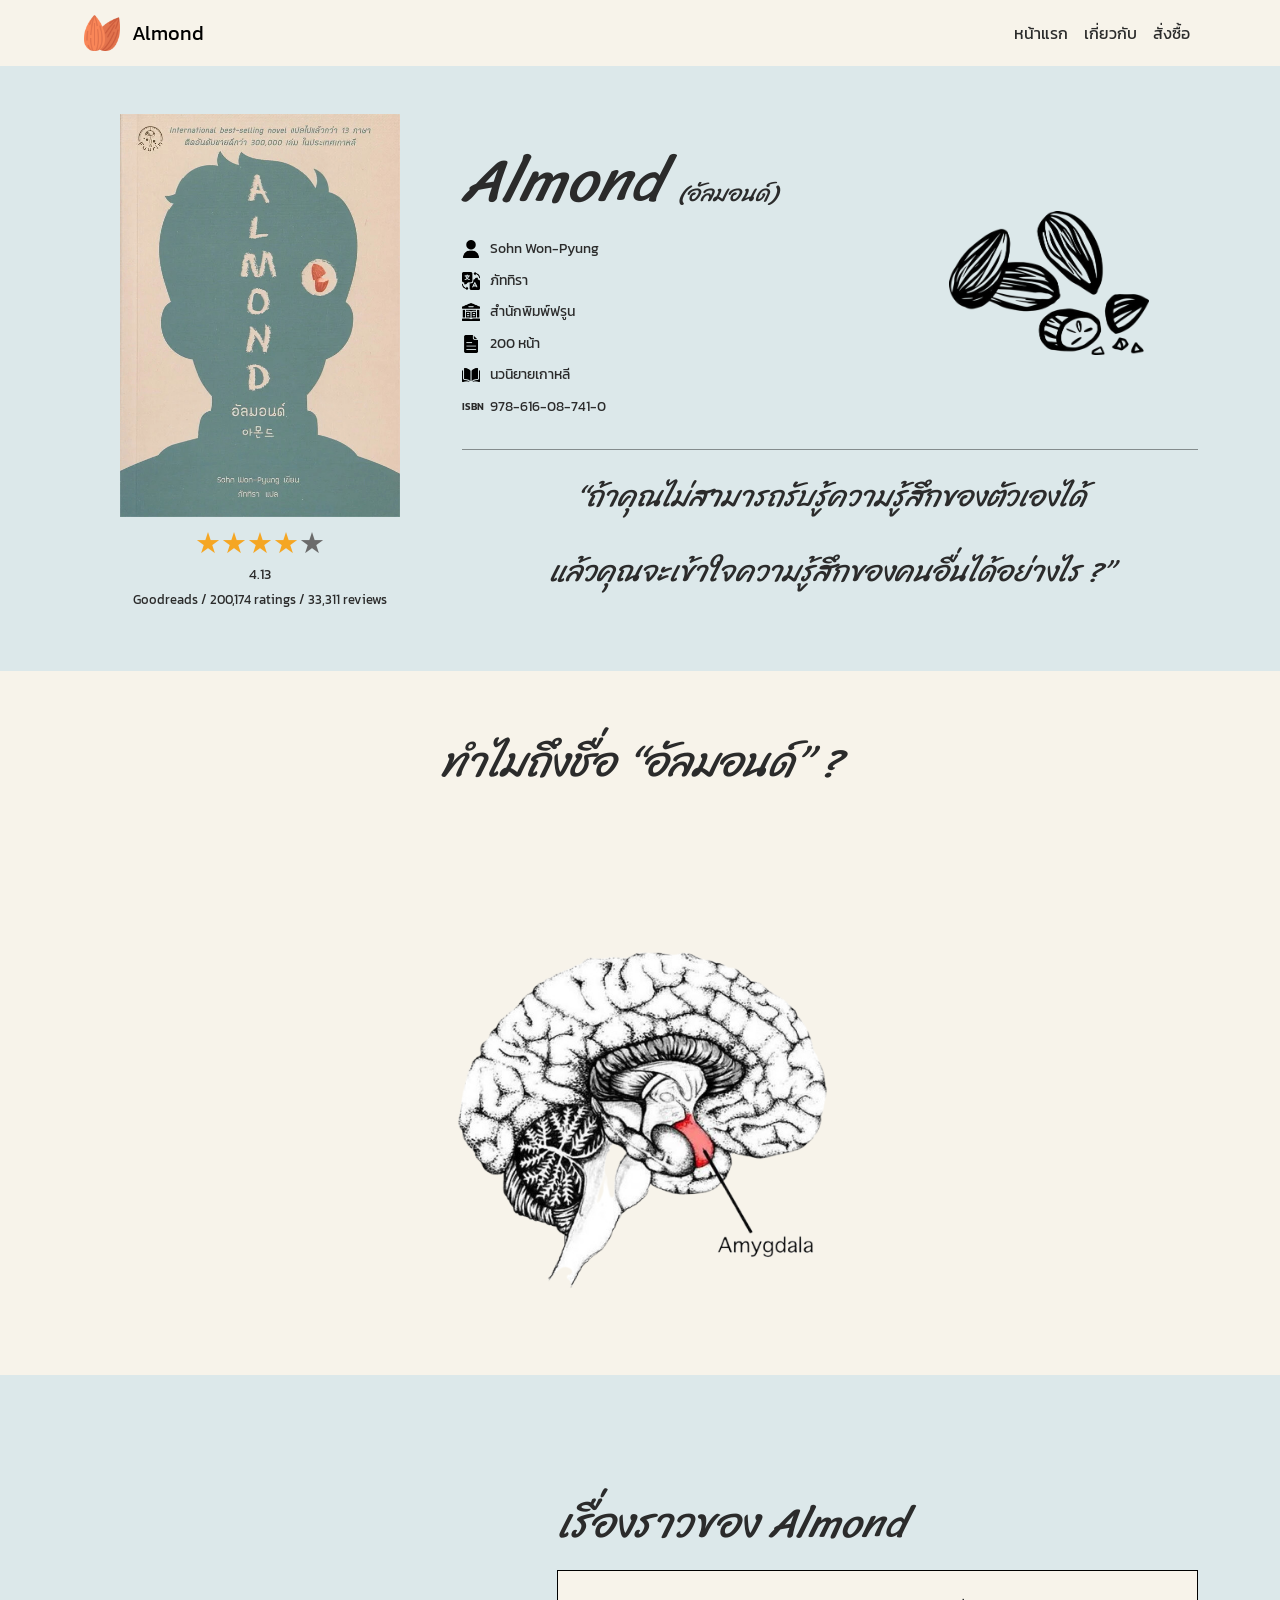
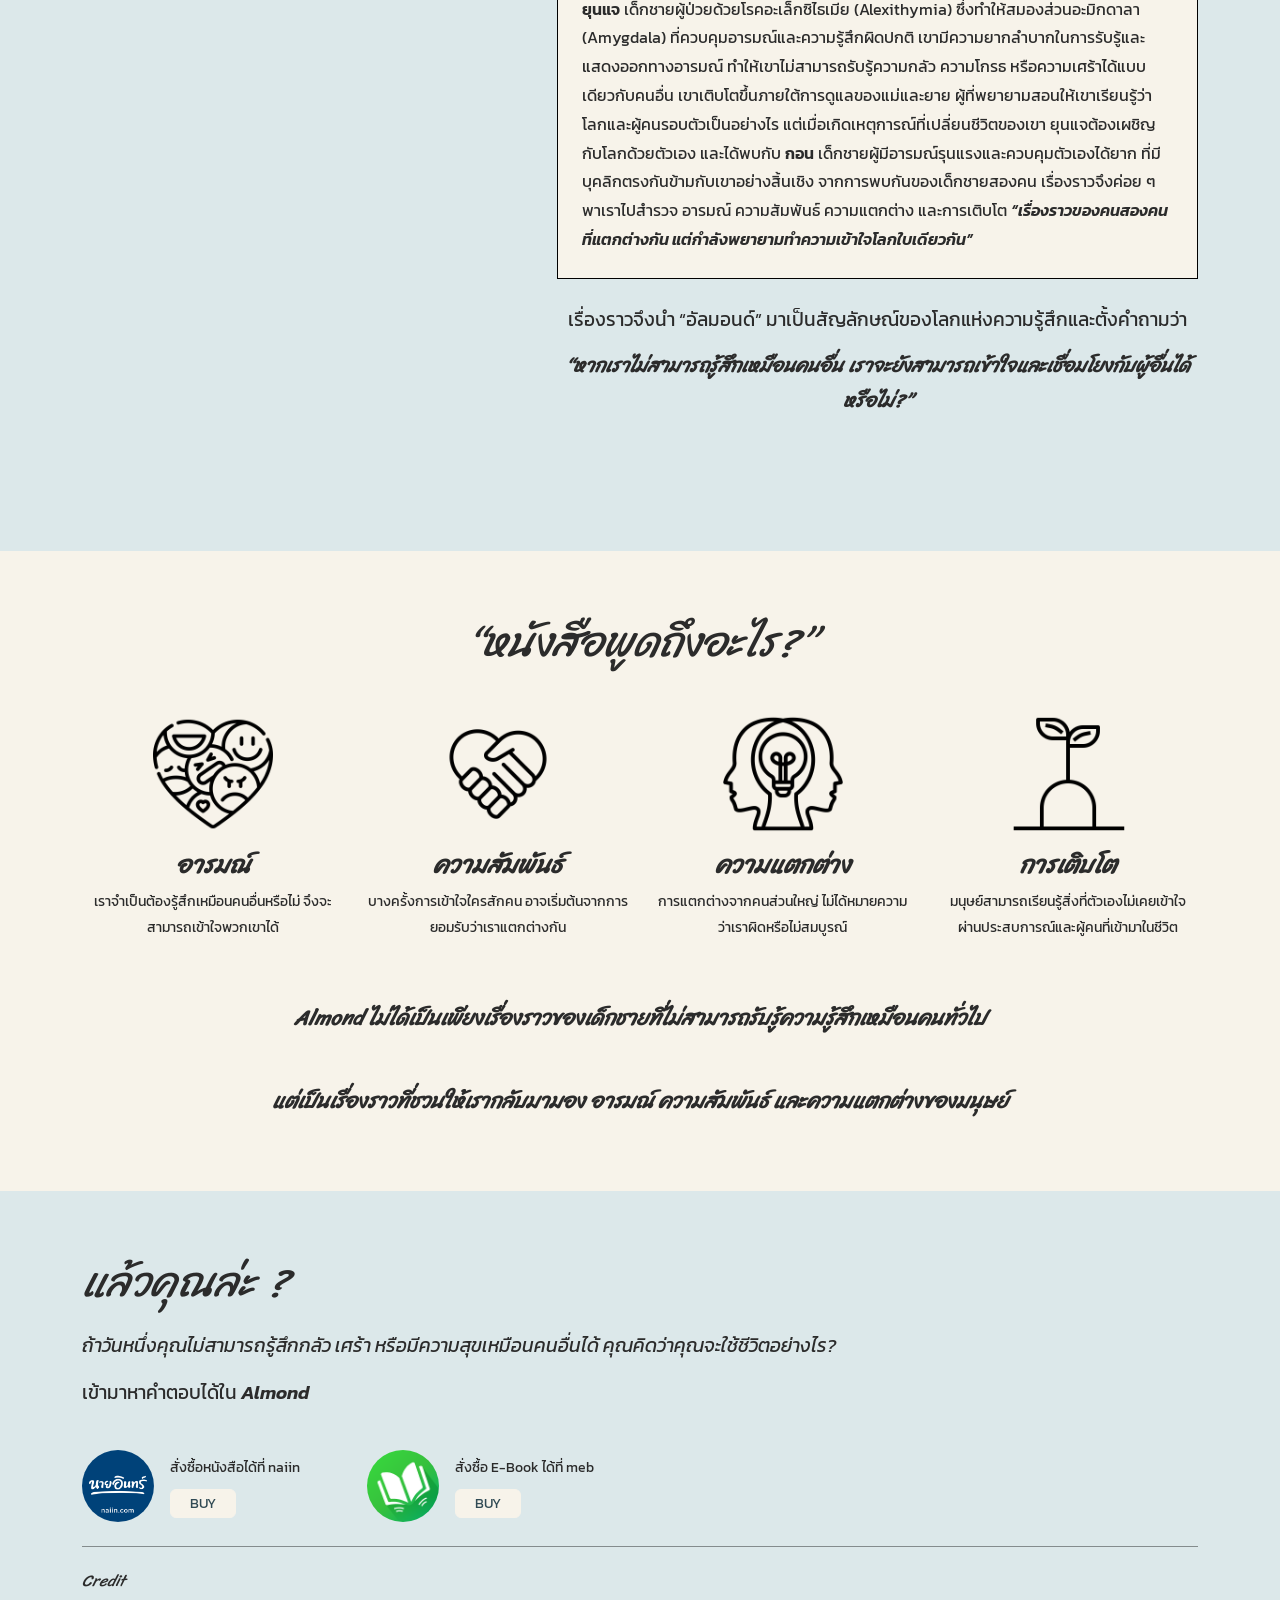
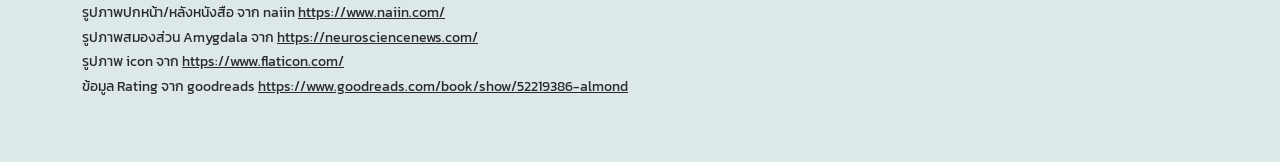
==== commit 1335bc85: "Version 3" ====
--- a/index.html
+++ b/index.html
@@ -56,11 +56,11 @@
         <!-- คอลัมน์ซ้าย: ปก + Rating -->
         <div class="col-sm-12 col-md-6 col-lg-4 col-xl-4 text-center">
           <img src="Images/Almond3.jpg" alt="ปกหนังสือ Almond" class="img-fluid book-cover" data-aos="flip-left" data-aos-duration="3000">
-          <div class="rating">
+          <div class="rating" data-aos="fade-up" data-aos-duration="3000">
             <span class="star">★</span><span class="star">★</span><span class="star">★</span><span class="star">★</span><span class="star off">★</span>
           </div>
-          <p class="rating-score">4.13</p>
-          <p class="rating-source">Goodreads / 200,174 ratings / 33,311 reviews</p>
+          <p class="rating-score" data-aos="fade-up" data-aos-duration="3000">4.13</p>
+          <p class="rating-source" data-aos="fade-up" data-aos-duration="3000">Goodreads / 200,174 ratings / 33,311 reviews</p>
         </div>
 
         <!-- คอลัมน์ขวา: ข้อมูลหนังสือ -->
@@ -68,8 +68,8 @@
           <div class="row align-items-center g-3">
 
             <div class="col-12 col-xl-7">
-              <h1>Almond <span>(อัลมอนด์)</span></h1>
-              <ul class="book-info">
+              <h1 data-aos="fade-up" data-aos-duration="3000">Almond <span>(อัลมอนด์)</span></h1>
+              <ul class="book-info" data-aos="fade-up" data-aos-duration="3000">
                 <li><img src="Images/user.png" alt="">Sohn Won-Pyung</li>
                 <li><img src="Images/translation.png" alt="">ภัททิรา</li>
                 <li><img src="Images/publisher.png" alt="">สำนักพิมพ์ฟรูน</li>
@@ -79,7 +79,7 @@
               </ul>
             </div>
 
-            <div class="col-12 col-xl-5 text-center">
+            <div class="col-12 col-xl-5 text-center" data-aos="fade-up" data-aos-duration="3000">
               <img src="Images/Almond4.png" alt="อัลมอนด์" class="img-fluid hero-almond">
             </div>
 
@@ -87,11 +87,11 @@
 
           <hr>
 
-          <blockquote>
+          <blockquote data-aos="fade-up" data-aos-duration="3000">
             “ถ้าคุณไม่สามารถรับรู้ความรู้สึกของตัวเองได้ 
           </blockquote>
           <br>
-          <blockquote>
+          <blockquote data-aos="fade-up" data-aos-duration="3000">
            แล้วคุณจะเข้าใจความรู้สึกของคนอื่นได้อย่างไร ?”
           </blockquote>
         </div>
@@ -106,11 +106,11 @@
        ========================= -->
   <section id="about" class="bg-sand text-center">
     <div class="container">
-      <h2>ทำไมถึงชื่อ “อัลมอนด์” ?</h2>
-      <p class="lead-text">
+      <h2 data-aos="fade-up" data-aos-duration="3000">ทำไมถึงชื่อ “อัลมอนด์” ?</h2>
+      <p class="lead-text" data-aos="fade-up" data-aos-duration="3000">
         ชื่อ <em>Almond</em> เกี่ยวกับ<strong>อะมิกดาลา (Amygdala)</strong>
       </p>
-       <p class="lead-text">
+       <p class="lead-text" data-aos="fade-up" data-aos-duration="3000">
         ซึ่งเป็นส่วนหนึ่งของสมองที่มีหน้าที่ในการประมวลผลอารมณ์และความรู้สึก
         </p>
       
@@ -133,10 +133,10 @@
 
         <!-- คอลัมน์ขวา: เนื้อเรื่อง -->
         <div class="col-sm-12 col-md-7 col-lg-7 col-xl-7">
-          <h2>เรื่องราวของ Almond</h2>
+          <h2 data-aos="fade-up" data-aos-duration="3000">เรื่องราวของ Almond</h2>
 
           <div class="story-box">
-            <p>
+            <p data-aos="fade-up" data-aos-duration="3000">
               <strong>ยุนแจ</strong> เด็กชายผู้ป่วยด้วยโรคอะเล็กซิไธเมีย (Alexithymia)
               ซึ่งทำให้สมองส่วนอะมิกดาลา (Amygdala) ที่ควบคุมอารมณ์และความรู้สึกผิดปกติ
               เขามีความยากลำบากในการรับรู้และแสดงออกทางอารมณ์
@@ -151,10 +151,10 @@
             </p>
           </div>
 
-          <p class="text-center mt-4">
+          <p class="text-center mt-4 story-intro"data-aos="fade-up" data-aos-duration="2000">
             เรื่องราวจึงนำ “อัลมอนด์” มาเป็นสัญลักษณ์ของโลกแห่งความรู้สึกและตั้งคำถามว่า
           </p>
-          <p class="text-center quote-text">
+          <p class="text-center quote-text story-intro" data-aos="fade-up" data-aos-duration="2000">
             <strong><em>“หากเราไม่สามารถรู้สึกเหมือนคนอื่น เราจะยังสามารถเข้าใจและเชื่อมโยงกับผู้อื่นได้หรือไม่?”</em></strong>
           </p>
         </div>
@@ -170,41 +170,44 @@
   <section id="theme" class="bg-sand">
     <div class="container">
 
-      <h2 class="text-center">“หนังสือพูดถึงอะไร?”</h2>
+      <h2 class="text-center" data-aos="fade-up" data-aos-duration="3000">“หนังสือพูดถึงอะไร?”</h2>
 
       <div class="row g-4 mt-2">
 
         <div class="col-sm-12 col-md-3 col-lg-3 col-xl-3 text-center">
           <img src="Images/emotional.png" alt="อารมณ์" class="theme-icon" data-aos="fade-up" data-aos-duration="2000">
-          <h3>อารมณ์</h3>
-          <p>เราจำเป็นต้องรู้สึกเหมือนคนอื่นหรือไม่ จึงจะสามารถเข้าใจพวกเขาได้</p>
+          <h3 data-aos="fade-up" data-aos-duration="3000">อารมณ์</h3>
+          <p data-aos="fade-up" data-aos-duration="3000">เราจำเป็นต้องรู้สึกเหมือนคนอื่นหรือไม่ จึงจะสามารถเข้าใจพวกเขาได้</p>
         </div>
 
         <div class="col-sm-12 col-md-3 col-lg-3 col-xl-3 text-center">
           <img src="Images/relationship.png" alt="ความสัมพันธ์" class="theme-icon" data-aos="fade-up" data-aos-duration="2000">
-          <h3>ความสัมพันธ์</h3>
-          <p>บางครั้งการเข้าใจใครสักคน อาจเริ่มต้นจากการยอมรับว่าเราแตกต่างกัน</p>
+          <h3 data-aos="fade-up" data-aos-duration="3000">ความสัมพันธ์</h3>
+          <p data-aos="fade-up" data-aos-duration="3000">บางครั้งการเข้าใจใครสักคน อาจเริ่มต้นจากการยอมรับว่าเราแตกต่างกัน</p>
         </div>
 
         <div class="col-sm-12 col-md-3 col-lg-3 col-xl-3 text-center">
           <img src="Images/differentiate.png" alt="ความแตกต่าง" class="theme-icon" data-aos="fade-up" data-aos-duration="2000">
-          <h3>ความแตกต่าง</h3>
-          <p>การแตกต่างจากคนส่วนใหญ่ ไม่ได้หมายความว่าเราผิดหรือไม่สมบูรณ์</p>
+          <h3 data-aos="fade-up" data-aos-duration="3000">ความแตกต่าง</h3>
+          <p data-aos="fade-up" data-aos-duration="3000">การแตกต่างจากคนส่วนใหญ่ ไม่ได้หมายความว่าเราผิดหรือไม่สมบูรณ์</p>
         </div>
 
         <div class="col-sm-12 col-md-3 col-lg-3 col-xl-3 text-center">
           <img src="Images/growing-up.png" alt="การเติบโต" class="theme-icon" data-aos="fade-up" data-aos-duration="2000">
-          <h3>การเติบโต</h3>
-          <p>มนุษย์สามารถเรียนรู้สิ่งที่ตัวเองไม่เคยเข้าใจ ผ่านประสบการณ์และผู้คนที่เข้ามาในชีวิต</p>
-        </div>
-
-      </div>
-
-      <h3 class="text-center closing-text">
+          <h3 data-aos="fade-up" data-aos-duration="3000">การเติบโต</h3>
+          <p data-aos="fade-up" data-aos-duration="3000">มนุษย์สามารถเรียนรู้สิ่งที่ตัวเองไม่เคยเข้าใจ ผ่านประสบการณ์และผู้คนที่เข้ามาในชีวิต</p>
+        </div>
+
+      </div>
+
+      <h3 class="text-center closing-text" data-aos="fade-up" data-aos-duration="2000">
         Almond ไม่ได้เป็นเพียงเรื่องราวของเด็กชายที่ไม่สามารถรับรู้ความรู้สึกเหมือนคนทั่วไป
+      </h3>
+       <h3 class="text-center closing-text" data-aos="fade-up" data-aos-duration="2000">
         แต่เป็นเรื่องราวที่ชวนให้เรากลับมามอง อารมณ์ ความสัมพันธ์ และความแตกต่างของมนุษย์
       </h3>
 
+
     </div>
   </section>
 
@@ -217,13 +220,13 @@
 
       <!-- ข้อความชวนคิด -->
       <div class="row">
-        <div class="col-sm-12 col-md-10 col-lg-10 col-xl-10">
-          <h2>แล้วคุณล่ะ ?</h2>
-          <p class="footer-question">
+        <div class="col-sm-12 col-md-10 col-lg-10 col-xl-10 story-intro">
+          <h2 data-aos="fade-up" data-aos-duration="3000">แล้วคุณล่ะ ?</h2>
+          <p class="footer-question" data-aos="fade-up" data-aos-duration="3000">
             ถ้าวันหนึ่งคุณไม่สามารถรู้สึกกลัว เศร้า หรือมีความสุขเหมือนคนอื่นได้
             คุณคิดว่าคุณจะใช้ชีวิตอย่างไร?
           </p>
-          <p>เข้ามาหาคำตอบได้ใน <strong><em>Almond</em></strong></p>
+          <p data-aos="fade-up" data-aos-duration="3000">เข้ามาหาคำตอบได้ใน <strong><em>Almond</em></strong></p>
         </div>
       </div>
 
@@ -231,20 +234,20 @@
       <div class="row g-4 mt-1">
 
         <div class="col-sm-12 col-md-3 col-lg-3 col-xl-3">
-          <div class="buy-item">
-            <img src="Images/naiin.png" alt="naiin" class="buy-logo">
+          <div class="buy-item" data-aos="fade-up" data-aos-duration="3000">
+            <img src="Images/naiin.png" alt="naiin" class="buy-logo" data-aos="fade-up" data-aos-duration="3000">
             <div>
-              <p>สั่งซื้อหนังสือได้ที่ naiin</p>
+              <p data-aos="fade-up" data-aos-duration="3000">สั่งซื้อหนังสือได้ที่ naiin</p>
               <a href="https://www.naiin.com/product/detail/556042" target="_blank" rel="noopener noreferrer" class="btn btn-buy">BUY</a>
             </div>
           </div>
         </div>
 
         <div class="col-sm-12 col-md-3 col-lg-3 col-xl-3">
-          <div class="buy-item">
-            <img src="Images/meb.png" alt="meb" class="buy-logo">
+          <div class="buy-item" data-aos="fade-up" data-aos-duration="3000">
+            <img src="Images/meb.png" alt="meb" class="buy-logo" data-aos="fade-up" data-aos-duration="3000">
             <div>
-              <p>สั่งซื้อ E-Book ได้ที่ meb</p>
+              <p data-aos="fade-up" data-aos-duration="3000">สั่งซื้อ E-Book ได้ที่ meb</p>
               <a href="https://www.mebmarket.com/ebook-124011-%E0%B8%AD%E0%B8%B1%E0%B8%A5%E0%B8%A1%E0%B8%AD%E0%B8%99%E0%B8%94%E0%B9%8C--Almond" target="_blank" rel="noopener noreferrer" class="btn btn-buy">BUY</a>
             </div>
           </div>
@@ -257,8 +260,8 @@
       <!-- Credit -->
       <div class="row">
         <div class="col-sm-12 col-md-6 col-lg-6 col-xl-6">
-          <h4>Credit</h4>
-          <ul class="credit-list">
+          <h4 data-aos="fade-up" data-aos-duration="3000">Credit</h4>
+          <ul class="credit-list" data-aos="fade-up" data-aos-duration="3000">
             <li>รูปภาพปกหน้า/หลังหนังสือ จาก naiin <a href="https://www.naiin.com/" target="_blank" rel="noopener noreferrer">https://www.naiin.com/</a></li>
             <li>รูปภาพสมองส่วน Amygdala จาก <a href="https://neurosciencenews.com/" target="_blank" rel="noopener noreferrer">https://neurosciencenews.com/</a></li>
             <li>รูปภาพ icon จาก <a href="https://www.flaticon.com/" target="_blank" rel="noopener noreferrer">https://www.flaticon.com/</a></li>
--- a/CSS/style.css
+++ b/CSS/style.css
@@ -224,7 +224,9 @@
   font-family: var(--font-heading);
   font-size: var(--fs-body);
 }
-
+.story-intro {
+  font-size: 1.2rem;
+}
 
 /* =====================================================
    Section 3 : หนังสือพูดถึงอะไร
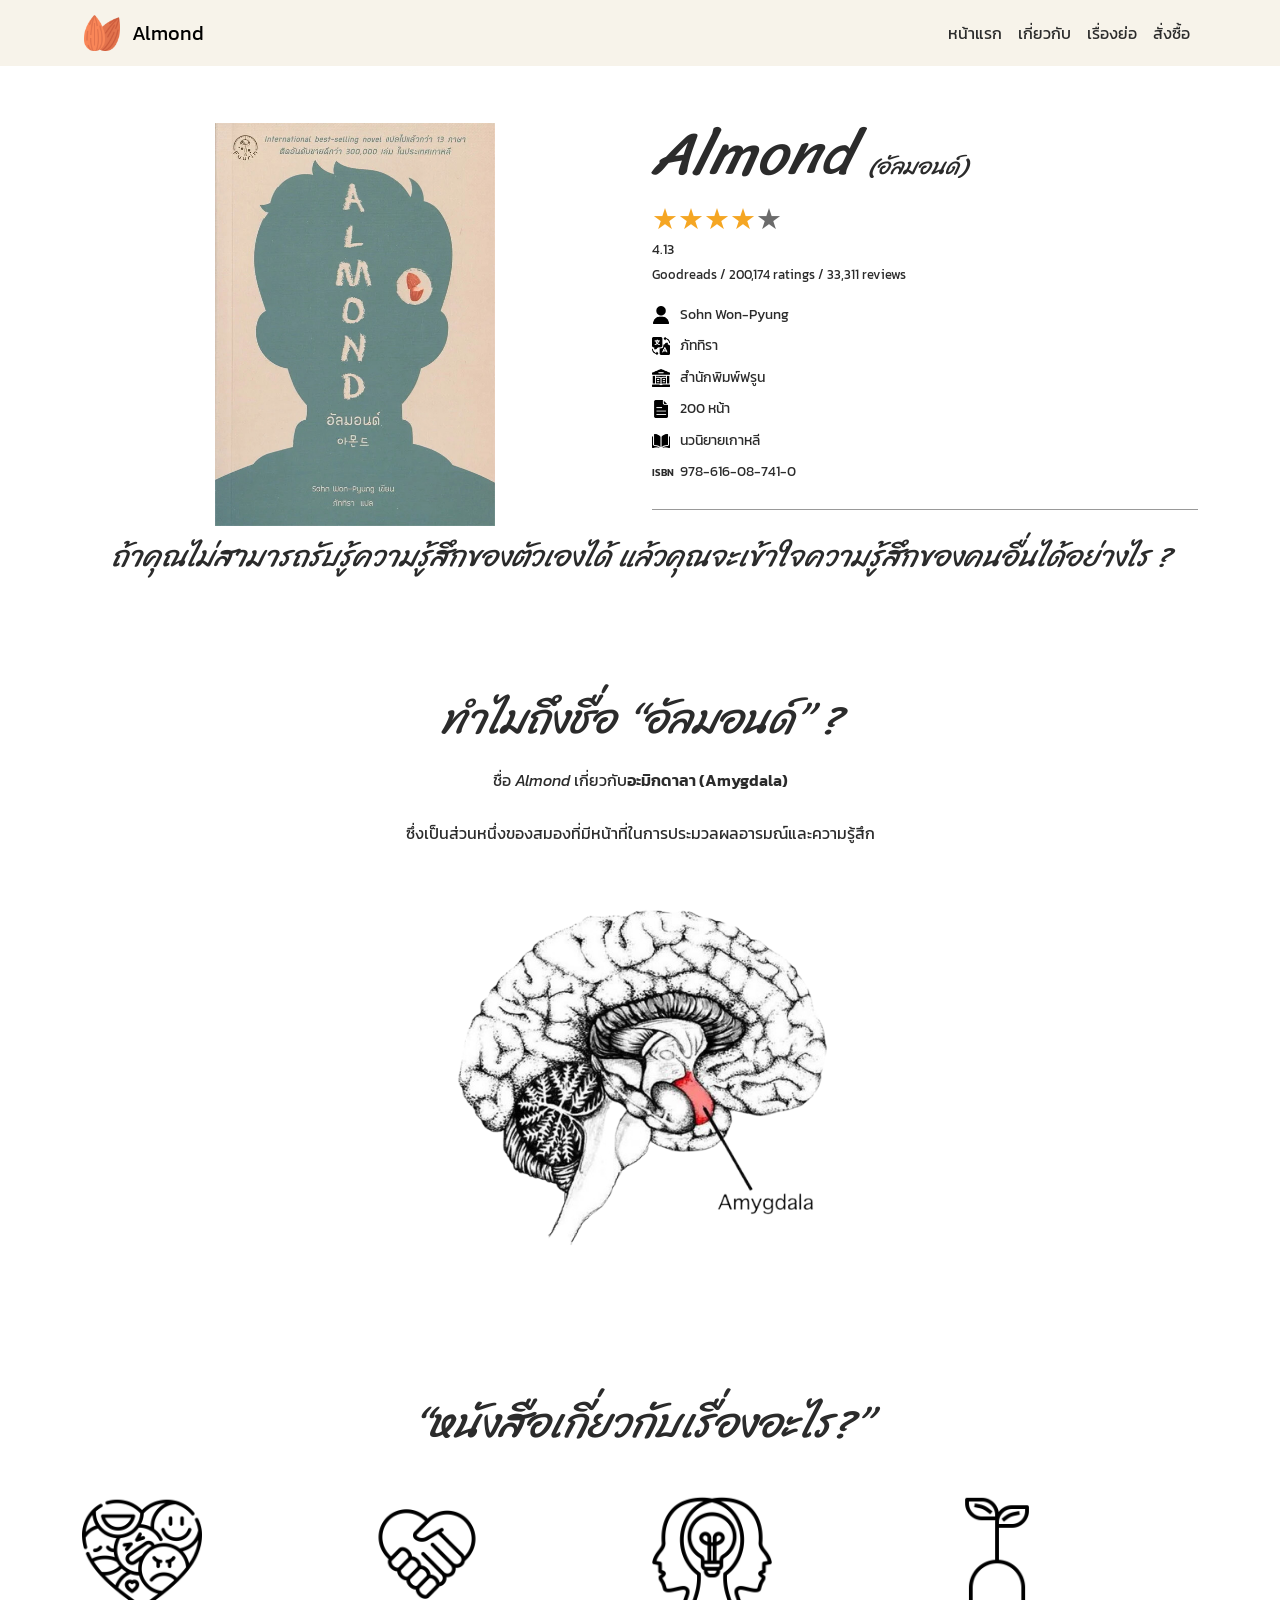
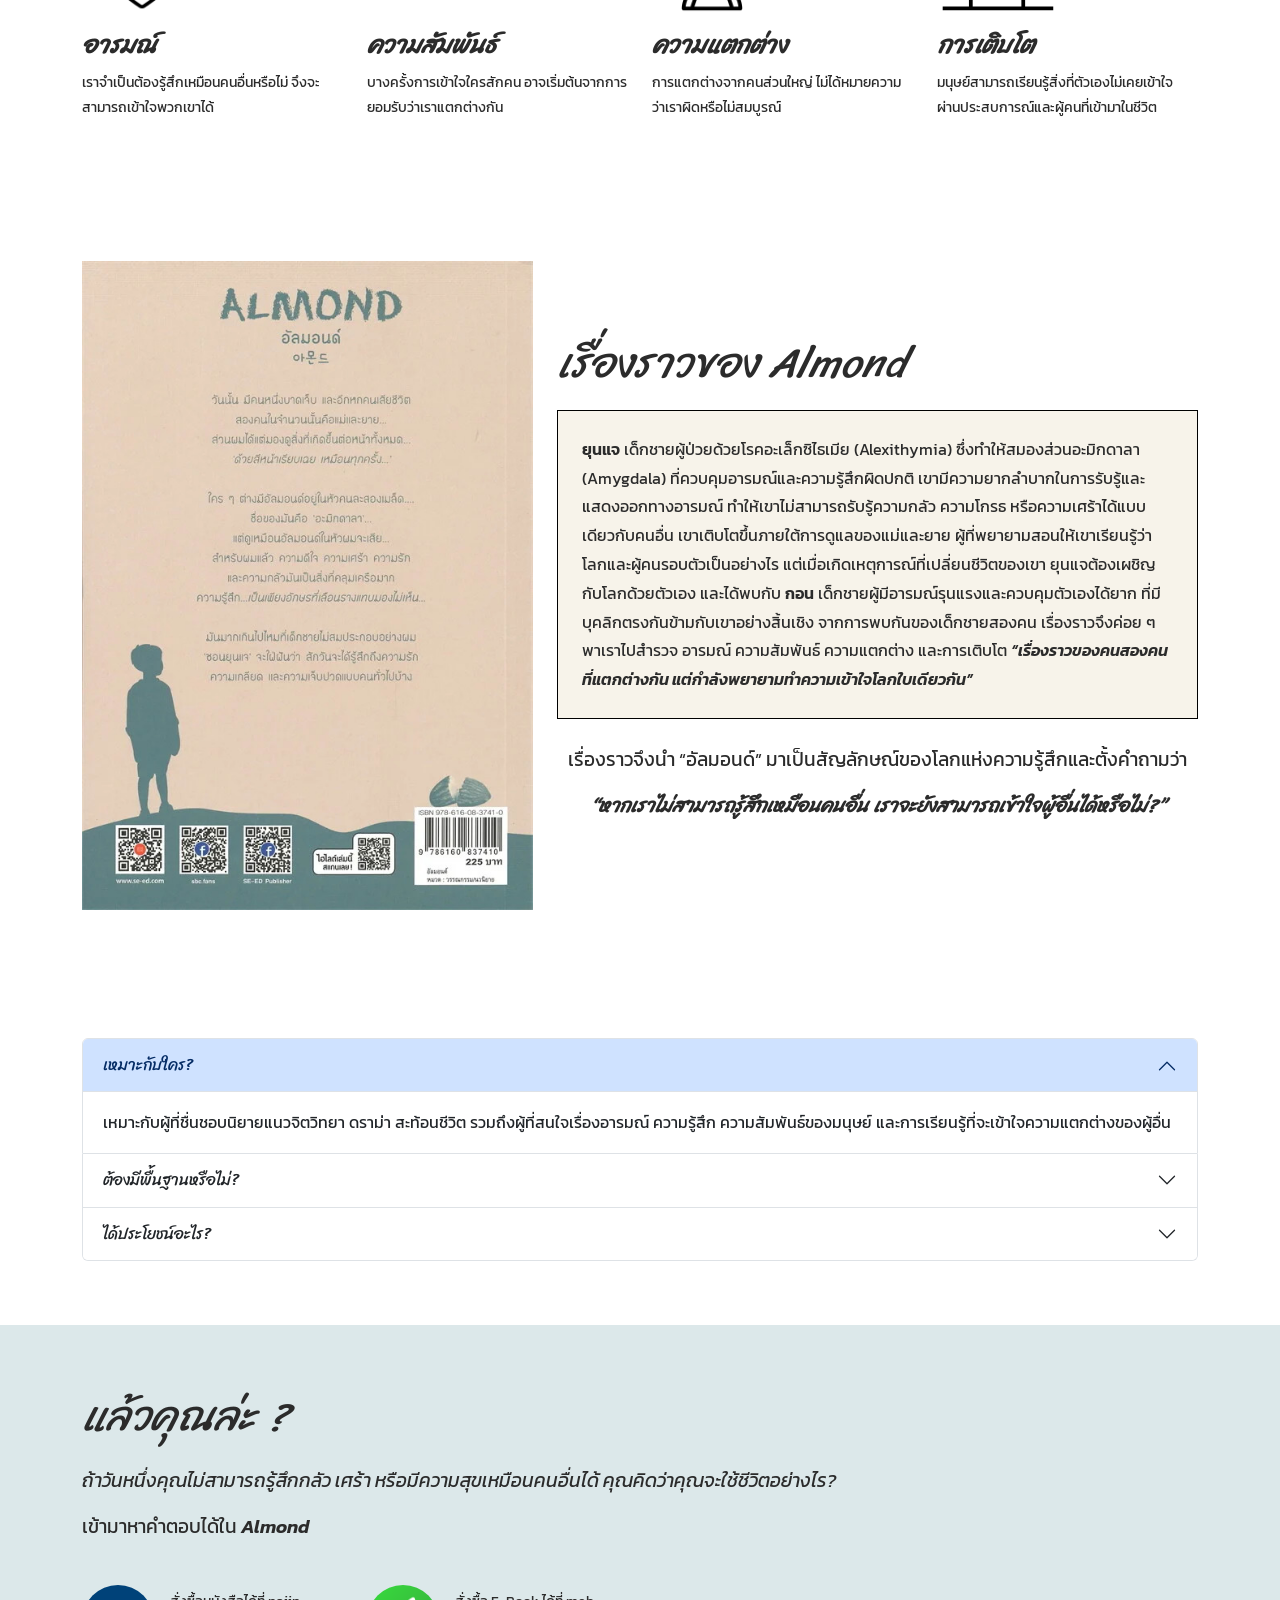
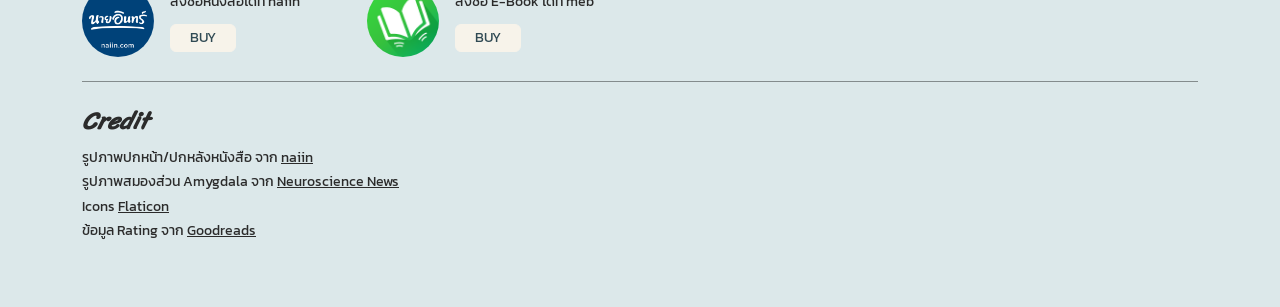
==== commit a92f6e65: "version4" ====
--- a/index.html
+++ b/index.html
@@ -2,24 +2,27 @@
 <html lang="th">
 
 <head>
-    <meta charset="UTF-8">
-    <meta name="viewport" content="width=device-width, initial-scale=1.0">
-    <title>ALMOND</title>
-
-    <!-- Bootstrap CSS -->
-    <link href="https://cdn.jsdelivr.net/npm/bootstrap@5.3.3/dist/css/bootstrap.min.css" rel="stylesheet">
-    <link rel="preconnect" href="https://fonts.googleapis.com">
-    <link rel="preconnect" href="https://fonts.gstatic.com" crossorigin>
-    <link
-        href="https://fonts.googleapis.com/css2?family=Chakra+Petch&family=Google+Sans:ital,opsz,wght@0,17..18,400..700;1,17..18,400..700&family=Kanit:ital,wght@0,100;0,200;0,300;0,400;0,500;0,600;0,700;0,800;0,900;1,100;1,200;1,300;1,400;1,500;1,600;1,700;1,800;1,900&family=Mali&family=Sriracha&display=swap"
-        rel="stylesheet">
-    <link href="https://unpkg.com/aos@2.3.1/dist/aos.css" rel="stylesheet">
-    <link rel="stylesheet" href="CSS/style.css">
+  <meta charset="UTF-8">
+  <meta name="viewport" content="width=device-width, initial-scale=1.0">
+  <title>ALMOND</title>
+  <meta name="keywords" content="อัลมอนด์ (Almond),ความเข้าใจอารมณ์,รีวิวนิยายเกาหลี,นิยายดราม่า,หนังสือที่ BTS อ่าน">
+  <meta name="description" content="อัลมอนด์ (Almond) นิยายเกาหลีที่เล่าเรื่องราวของเด็กชายผู้มีความบกพร่องในการรับรู้และระบุอารมณ์ อันเกี่ยวข้องกับสมองส่วนอะมิกดาลา (Amygdala) 
+      พร้อมเรื่องราวที่ชวนให้เข้าใจความรู้สึกของผู้อื่น อีกทั้งยังเป็นหนังสือที่สมาชิกวง BTS เคยอ่านอีกด้วย">
+
+  <!-- Bootstrap CSS -->
+  <link href="https://cdn.jsdelivr.net/npm/bootstrap@5.3.3/dist/css/bootstrap.min.css" rel="stylesheet">
+  <link rel="preconnect" href="https://fonts.googleapis.com">
+  <link rel="preconnect" href="https://fonts.gstatic.com" crossorigin>
+  <link
+    href="https://fonts.googleapis.com/css2?family=Chakra+Petch&family=Google+Sans:ital,opsz,wght@0,17..18,400..700;1,17..18,400..700&family=Kanit:ital,wght@0,100;0,200;0,300;0,400;0,500;0,600;0,700;0,800;0,900;1,100;1,200;1,300;1,400;1,500;1,600;1,700;1,800;1,900&family=Mali&family=Sriracha&display=swap"
+    rel="stylesheet">
+  <link href="https://unpkg.com/aos@2.3.1/dist/aos.css" rel="stylesheet">
+  <link rel="stylesheet" href="CSS/style.css">
 </head>
 
 <body>
 
-     <!-- =========================
+  <!-- =========================
        Header
        ========================= -->
   <header>
@@ -30,7 +33,8 @@
           <span>Almond</span>
         </a>
 
-        <button class="navbar-toggler" type="button" data-bs-toggle="collapse" data-bs-target="#mainNav" aria-label="เปิดเมนู">
+        <button class="navbar-toggler" type="button" data-bs-toggle="collapse" data-bs-target="#mainNav"
+          aria-label="เปิดเมนู">
           <span class="navbar-toggler-icon"></span>
         </button>
 
@@ -38,6 +42,7 @@
           <ul class="navbar-nav ms-auto">
             <li class="nav-item"><a class="nav-link" href="#">หน้าแรก</a></li>
             <li class="nav-item"><a class="nav-link" href="#about">เกี่ยวกับ</a></li>
+            <li class="nav-item"><a class="nav-link" href="#story">เรื่องย่อ</a></li>
             <li class="nav-item"><a class="nav-link" href="#download">สั่งซื้อ</a></li>
           </ul>
         </div>
@@ -47,96 +52,143 @@
 
 
   <!-- =========================
-       Hero Section
-       ========================= -->
-  <section id="hero" class="bg-mist">
+     Hero Section
+     ========================= -->
+  <section id="hero">
+    <div class="container">
+      <div class="hero-card">
+        <div class="row align-items-center g-4">
+
+          <!-- คอลัมน์ซ้าย: ปกหนังสือ -->
+          <div class="col-12 col-md-6 text-center">
+            <img src="Images/Almond3.jpg" alt="ปกหนังสือ Almond" class="img-fluid book-cover" data-aos="flip-left"
+              data-aos-duration="3000">
+          </div>
+
+          <!-- คอลัมน์ขวา: ชื่อเรื่อง + Rating + ข้อมูลหนังสือ -->
+          <div class="col-12 col-md-6">
+            <h1>Almond <span>(อัลมอนด์)</span></h1>
+
+            <div class="rating-row">
+              <div class="rating">
+                <span class="star">★</span><span class="star">★</span><span class="star">★</span><span
+                  class="star">★</span><span class="star off">★</span>
+              </div>
+              <span class="rating-score">4.13</span>
+            </div>
+            <p class="rating-source">Goodreads / 200,174 ratings / 33,311 reviews</p>
+
+            <ul class="book-info">
+              <li><img src="Images/user.png" alt="">Sohn Won-Pyung</li>
+              <li><img src="Images/translation.png" alt="">ภัททิรา</li>
+              <li><img src="Images/publisher.png" alt="">สำนักพิมพ์ฟรูน</li>
+              <li><img src="Images/page.png" alt="">200 หน้า</li>
+              <li><img src="Images/open-book.png" alt="">นวนิยายเกาหลี</li>
+              <li><span class="isbn-label">ISBN</span>978-616-08-741-0</li>
+            </ul>
+
+            <hr>
+          </div>
+
+        </div>
+
+        <!-- แถวล่าง -->
+        <div class="row">
+          <div class="col-12">
+            <blockquote>
+              ถ้าคุณไม่สามารถรับรู้ความรู้สึกของตัวเองได้
+              แล้วคุณจะเข้าใจความรู้สึกของคนอื่นได้อย่างไร ?
+            </blockquote>
+          </div>
+        </div>
+      </div>
+    </div>
+  </section>
+
+  <!-- =========================
+       Section 1 : ทำไมถึงชื่อ "อัลมอนด์"
+       ========================= -->
+  <section id="about" class="bg-white">
+    <div class="container">
+          <div class="col-12 text-center">
+            <h2>ทำไมถึงชื่อ “อัลมอนด์” ?</h2>
+            <p class="lead-text">
+              ชื่อ <em>Almond</em> เกี่ยวกับ<strong>อะมิกดาลา (Amygdala)</strong>
+            </p>
+            <p class="lead-text">
+              ซึ่งเป็นส่วนหนึ่งของสมองที่มีหน้าที่ในการประมวลผลอารมณ์และความรู้สึก
+            </p>
+            <img src="Images/Almond5.png" alt="สมองส่วนอะมิกดาลา (Amygdala)" class="img-fluid brain-img">
+    </div>
+    </div>
+  </section>
+
+
+  <!-- =========================
+       Section 1.2 : หนังสือพูดถึงอะไร
+       ========================= -->
+  <section id="theme" class="bg-white">
+    <div class="container">
+      <h2 class="text-center">“หนังสือเกี่ยวกับเรื่องอะไร?”</h2>
+      <div class="row g-4 mt-2">
+
+        <div class="col-12 col-md-6 col-lg-3" data-aos="fade-up" data-aos-duration="2000">
+          <div class="theme-card">
+            <img src="Images/emotional.png" alt="อารมณ์" class="theme-icon">
+            <h3>อารมณ์</h3>
+            <p>เราจำเป็นต้องรู้สึกเหมือนคนอื่นหรือไม่ จึงจะสามารถเข้าใจพวกเขาได้</p>
+          </div>
+        </div>
+
+        <div class="col-12 col-md-6 col-lg-3" data-aos="fade-up" data-aos-duration="2000">
+          <div class="theme-card">
+            <img src="Images/relationship.png" alt="ความสัมพันธ์" class="theme-icon">
+            <h3>ความสัมพันธ์</h3>
+            <p>บางครั้งการเข้าใจใครสักคน อาจเริ่มต้นจากการยอมรับว่าเราแตกต่างกัน</p>
+          </div>
+        </div>
+
+        <div class="col-12 col-md-6 col-lg-3" data-aos="fade-up" data-aos-duration="2000">
+          <div class="theme-card">
+            <img src="Images/differentiate.png" alt="ความแตกต่าง" class="theme-icon">
+            <h3>ความแตกต่าง</h3>
+            <p>การแตกต่างจากคนส่วนใหญ่ ไม่ได้หมายความว่าเราผิดหรือไม่สมบูรณ์</p>
+          </div>
+        </div>
+
+        <div class="col-12 col-md-6 col-lg-3" data-aos="fade-up" data-aos-duration="2000">
+          <div class="theme-card">
+            <img src="Images/growing-up.png" alt="การเติบโต" class="theme-icon">
+            <h3>การเติบโต</h3>
+            <p>มนุษย์สามารถเรียนรู้สิ่งที่ตัวเองไม่เคยเข้าใจ ผ่านประสบการณ์และผู้คนที่เข้ามาในชีวิต</p>
+          </div>
+        </div>
+
+      </div>
+    </div>
+  </section>
+
+
+
+  <!-- =========================
+       Section 2 : เรื่องย่อ
+       ========================= -->
+  <section id="story" class="bg-white">
     <div class="container">
       <div class="row align-items-center g-4">
 
-        <!-- คอลัมน์ซ้าย: ปก + Rating -->
-        <div class="col-sm-12 col-md-6 col-lg-4 col-xl-4 text-center">
-          <img src="Images/Almond3.jpg" alt="ปกหนังสือ Almond" class="img-fluid book-cover" data-aos="flip-left" data-aos-duration="3000">
-          <div class="rating" data-aos="fade-up" data-aos-duration="3000">
-            <span class="star">★</span><span class="star">★</span><span class="star">★</span><span class="star">★</span><span class="star off">★</span>
-          </div>
-          <p class="rating-score" data-aos="fade-up" data-aos-duration="3000">4.13</p>
-          <p class="rating-source" data-aos="fade-up" data-aos-duration="3000">Goodreads / 200,174 ratings / 33,311 reviews</p>
-        </div>
-
-        <!-- คอลัมน์ขวา: ข้อมูลหนังสือ -->
-        <div class="col-sm-12 col-md-6 col-lg-8 col-xl-8">
-          <div class="row align-items-center g-3">
-
-            <div class="col-12 col-xl-7">
-              <h1 data-aos="fade-up" data-aos-duration="3000">Almond <span>(อัลมอนด์)</span></h1>
-              <ul class="book-info" data-aos="fade-up" data-aos-duration="3000">
-                <li><img src="Images/user.png" alt="">Sohn Won-Pyung</li>
-                <li><img src="Images/translation.png" alt="">ภัททิรา</li>
-                <li><img src="Images/publisher.png" alt="">สำนักพิมพ์ฟรูน</li>
-                <li><img src="Images/page.png" alt="">200 หน้า</li>
-                <li><img src="Images/open-book.png" alt="">นวนิยายเกาหลี</li>
-                <li><span class="isbn-label">ISBN</span>978-616-08-741-0</li>
-              </ul>
-            </div>
-
-            <div class="col-12 col-xl-5 text-center" data-aos="fade-up" data-aos-duration="3000">
-              <img src="Images/Almond4.png" alt="อัลมอนด์" class="img-fluid hero-almond">
-            </div>
-
-          </div>
-
-          <hr>
-
-          <blockquote data-aos="fade-up" data-aos-duration="3000">
-            “ถ้าคุณไม่สามารถรับรู้ความรู้สึกของตัวเองได้ 
-          </blockquote>
-          <br>
-          <blockquote data-aos="fade-up" data-aos-duration="3000">
-           แล้วคุณจะเข้าใจความรู้สึกของคนอื่นได้อย่างไร ?”
-          </blockquote>
-        </div>
-
-      </div>
-    </div>
-  </section>
-
-
-  <!-- =========================
-       Section 1 : ทำไมถึงชื่อ "อัลมอนด์"
-       ========================= -->
-  <section id="about" class="bg-sand text-center">
-    <div class="container">
-      <h2 data-aos="fade-up" data-aos-duration="3000">ทำไมถึงชื่อ “อัลมอนด์” ?</h2>
-      <p class="lead-text" data-aos="fade-up" data-aos-duration="3000">
-        ชื่อ <em>Almond</em> เกี่ยวกับ<strong>อะมิกดาลา (Amygdala)</strong>
-      </p>
-       <p class="lead-text" data-aos="fade-up" data-aos-duration="3000">
-        ซึ่งเป็นส่วนหนึ่งของสมองที่มีหน้าที่ในการประมวลผลอารมณ์และความรู้สึก
-        </p>
-      
-      <img src="Images/Almond5.png" alt="สมองส่วนอะมิกดาลา (Amygdala)" class="img-fluid brain-img" data-aos="fade-up" data-aos-duration="2000">
-    </div>
-  </section>
-
-
-  <!-- =========================
-       Section 2 : เรื่องย่อ
-       ========================= -->
-  <section id="story" class="bg-mist">
-    <div class="container">
-      <div class="row align-items-center g-4">
-
         <!-- คอลัมน์ซ้าย: รูปภาพ -->
-        <div class="col-sm-12 col-md-5 col-lg-5 col-xl-5 text-center">
-          <img src="Images/Almond2.jpg" alt="หนังสือ Almond ปกหลัง" class="img-fluid" data-aos="flip-left" data-aos-duration="3000">
-        </div>
+        <div class="col-12 col-md-5 text-center">
+          <img src="Images/Almond2.jpg" alt="หนังสือ Almond ปกหลัง" class="img-fluid story-img">
+        </div>
+
 
         <!-- คอลัมน์ขวา: เนื้อเรื่อง -->
         <div class="col-sm-12 col-md-7 col-lg-7 col-xl-7">
-          <h2 data-aos="fade-up" data-aos-duration="3000">เรื่องราวของ Almond</h2>
-
+         
+          <h2>เรื่องราวของ Almond</h2>
           <div class="story-box">
-            <p data-aos="fade-up" data-aos-duration="3000">
+            <p>
               <strong>ยุนแจ</strong> เด็กชายผู้ป่วยด้วยโรคอะเล็กซิไธเมีย (Alexithymia)
               ซึ่งทำให้สมองส่วนอะมิกดาลา (Amygdala) ที่ควบคุมอารมณ์และความรู้สึกผิดปกติ
               เขามีความยากลำบากในการรับรู้และแสดงออกทางอารมณ์
@@ -151,66 +203,68 @@
             </p>
           </div>
 
-          <p class="text-center mt-4 story-intro"data-aos="fade-up" data-aos-duration="2000">
+          <p class="text-center mt-4 story-intro">
             เรื่องราวจึงนำ “อัลมอนด์” มาเป็นสัญลักษณ์ของโลกแห่งความรู้สึกและตั้งคำถามว่า
           </p>
-          <p class="text-center quote-text story-intro" data-aos="fade-up" data-aos-duration="2000">
-            <strong><em>“หากเราไม่สามารถรู้สึกเหมือนคนอื่น เราจะยังสามารถเข้าใจและเชื่อมโยงกับผู้อื่นได้หรือไม่?”</em></strong>
+          <p class="text-center quote-text story-intro">
+            <strong><em>“หากเราไม่สามารถรู้สึกเหมือนคนอื่น
+                เราจะยังสามารถเข้าใจผู้อื่นได้หรือไม่?”</em></strong>
           </p>
         </div>
-
-      </div>
-    </div>
-  </section>
-
-
-  <!-- =========================
-       Section 3 : หนังสือพูดถึงอะไร
-       ========================= -->
-  <section id="theme" class="bg-sand">
-    <div class="container">
-
-      <h2 class="text-center" data-aos="fade-up" data-aos-duration="3000">“หนังสือพูดถึงอะไร?”</h2>
-
-      <div class="row g-4 mt-2">
-
-        <div class="col-sm-12 col-md-3 col-lg-3 col-xl-3 text-center">
-          <img src="Images/emotional.png" alt="อารมณ์" class="theme-icon" data-aos="fade-up" data-aos-duration="2000">
-          <h3 data-aos="fade-up" data-aos-duration="3000">อารมณ์</h3>
-          <p data-aos="fade-up" data-aos-duration="3000">เราจำเป็นต้องรู้สึกเหมือนคนอื่นหรือไม่ จึงจะสามารถเข้าใจพวกเขาได้</p>
-        </div>
-
-        <div class="col-sm-12 col-md-3 col-lg-3 col-xl-3 text-center">
-          <img src="Images/relationship.png" alt="ความสัมพันธ์" class="theme-icon" data-aos="fade-up" data-aos-duration="2000">
-          <h3 data-aos="fade-up" data-aos-duration="3000">ความสัมพันธ์</h3>
-          <p data-aos="fade-up" data-aos-duration="3000">บางครั้งการเข้าใจใครสักคน อาจเริ่มต้นจากการยอมรับว่าเราแตกต่างกัน</p>
-        </div>
-
-        <div class="col-sm-12 col-md-3 col-lg-3 col-xl-3 text-center">
-          <img src="Images/differentiate.png" alt="ความแตกต่าง" class="theme-icon" data-aos="fade-up" data-aos-duration="2000">
-          <h3 data-aos="fade-up" data-aos-duration="3000">ความแตกต่าง</h3>
-          <p data-aos="fade-up" data-aos-duration="3000">การแตกต่างจากคนส่วนใหญ่ ไม่ได้หมายความว่าเราผิดหรือไม่สมบูรณ์</p>
-        </div>
-
-        <div class="col-sm-12 col-md-3 col-lg-3 col-xl-3 text-center">
-          <img src="Images/growing-up.png" alt="การเติบโต" class="theme-icon" data-aos="fade-up" data-aos-duration="2000">
-          <h3 data-aos="fade-up" data-aos-duration="3000">การเติบโต</h3>
-          <p data-aos="fade-up" data-aos-duration="3000">มนุษย์สามารถเรียนรู้สิ่งที่ตัวเองไม่เคยเข้าใจ ผ่านประสบการณ์และผู้คนที่เข้ามาในชีวิต</p>
-        </div>
-
-      </div>
-
-      <h3 class="text-center closing-text" data-aos="fade-up" data-aos-duration="2000">
-        Almond ไม่ได้เป็นเพียงเรื่องราวของเด็กชายที่ไม่สามารถรับรู้ความรู้สึกเหมือนคนทั่วไป
-      </h3>
-       <h3 class="text-center closing-text" data-aos="fade-up" data-aos-duration="2000">
-        แต่เป็นเรื่องราวที่ชวนให้เรากลับมามอง อารมณ์ ความสัมพันธ์ และความแตกต่างของมนุษย์
-      </h3>
-
-
-    </div>
-  </section>
-
+      </div>
+    </div>
+    </div>
+  </section>
+
+  <!-- =========================
+       Section 1.3 : เหมาะกับใคร
+       ========================= -->
+  <section id="faq">
+    <div class="container">
+
+      <div class="accordion" id="faqAccordion">
+        <div class="accordion-item">
+          <h3 class="accordion-header">
+            <button class="accordion-button" type="button" data-bs-toggle="collapse" data-bs-target="#faq1"
+              aria-expanded="true" aria-controls="faq1">
+              เหมาะกับใคร?
+            </button>
+          </h3>
+          <div id="faq1" class="accordion-collapse collapse show" data-bs-parent="#faqAccordion">
+            <div class="accordion-body">เหมาะกับผู้ที่ชื่นชอบนิยายแนวจิตวิทยา ดราม่า สะท้อนชีวิต
+              รวมถึงผู้ที่สนใจเรื่องอารมณ์ ความรู้สึก ความสัมพันธ์ของมนุษย์
+              และการเรียนรู้ที่จะเข้าใจความแตกต่างของผู้อื่น</div>
+          </div>
+        </div>
+
+        <div class="accordion-item">
+          <h3 class="accordion-header">
+            <button class="accordion-button collapsed" type="button" data-bs-toggle="collapse" data-bs-target="#faq2"
+              aria-expanded="false" aria-controls="faq2">
+              ต้องมีพื้นฐานหรือไม่?
+            </button>
+          </h3>
+          <div id="faq2" class="accordion-collapse collapse" data-bs-parent="#faqAccordion">
+            <div class="accordion-body">ไม่จำเป็นต้องมีพื้นฐานด้านจิตวิทยาหรือความรู้ทางการแพทย์มาก่อน
+              เพราะเนื้อเรื่องถ่ายทอดผ่านชีวิตและความสัมพันธ์ของตัวละครด้วยภาษาที่เข้าใจง่าย
+              ทำให้ผู้อ่านเข้าถึงเรื่องราวได้ไม่ยาก</div>
+          </div>
+        </div>
+
+        <div class="accordion-item">
+          <h3 class="accordion-header">
+            <button class="accordion-button collapsed" type="button" data-bs-toggle="collapse" data-bs-target="#faq3"
+              aria-expanded="false" aria-controls="faq3">
+              ได้ประโยชน์อะไร?
+            </button>
+          </h3>
+          <div id="faq3" class="accordion-collapse collapse" data-bs-parent="#faqAccordion">
+            <div class="accordion-body">ช่วยให้ผู้อ่านเข้าใจความหลากหลายทางอารมณ์และการแสดงออกของมนุษย์มากขึ้น
+              เรียนรู้ที่จะยอมรับความแตกต่าง ฝึกมองโลกผ่านมุมมองของผู้อื่น
+              และตระหนักถึงความสำคัญของความเห็นอกเห็นใจในการสร้างความสัมพันธ์ระหว่างมนุษย์
+            </div>
+    </div>
+  </section>
 
   <!-- =========================
        Footer
@@ -220,35 +274,37 @@
 
       <!-- ข้อความชวนคิด -->
       <div class="row">
-        <div class="col-sm-12 col-md-10 col-lg-10 col-xl-10 story-intro">
-          <h2 data-aos="fade-up" data-aos-duration="3000">แล้วคุณล่ะ ?</h2>
-          <p class="footer-question" data-aos="fade-up" data-aos-duration="3000">
+        <div class="col-sm-12 col-md-10 col-lg-10 story-intro">
+          <h2>แล้วคุณล่ะ ?</h2>
+          <p class="footer-question">
             ถ้าวันหนึ่งคุณไม่สามารถรู้สึกกลัว เศร้า หรือมีความสุขเหมือนคนอื่นได้
             คุณคิดว่าคุณจะใช้ชีวิตอย่างไร?
           </p>
-          <p data-aos="fade-up" data-aos-duration="3000">เข้ามาหาคำตอบได้ใน <strong><em>Almond</em></strong></p>
+          <p>เข้ามาหาคำตอบได้ใน <strong><em>Almond</em></strong></p>
         </div>
       </div>
 
       <!-- ปุ่มสั่งซื้อ -->
       <div class="row g-4 mt-1">
 
-        <div class="col-sm-12 col-md-3 col-lg-3 col-xl-3">
-          <div class="buy-item" data-aos="fade-up" data-aos-duration="3000">
-            <img src="Images/naiin.png" alt="naiin" class="buy-logo" data-aos="fade-up" data-aos-duration="3000">
+        <div class="col-sm-12 col-md-3 col-lg-3">
+          <div class="buy-item">
+            <img src="Images/naiin.png" alt="naiin" class="buy-logo">
             <div>
-              <p data-aos="fade-up" data-aos-duration="3000">สั่งซื้อหนังสือได้ที่ naiin</p>
-              <a href="https://www.naiin.com/product/detail/556042" target="_blank" rel="noopener noreferrer" class="btn btn-buy">BUY</a>
+              <p>สั่งซื้อหนังสือได้ที่ naiin</p>
+              <a href="https://www.naiin.com/product/detail/556042" target="_blank" rel="noopener noreferrer"
+                class="btn btn-buy">BUY</a>
             </div>
           </div>
         </div>
 
-        <div class="col-sm-12 col-md-3 col-lg-3 col-xl-3">
-          <div class="buy-item" data-aos="fade-up" data-aos-duration="3000">
-            <img src="Images/meb.png" alt="meb" class="buy-logo" data-aos="fade-up" data-aos-duration="3000">
+        <div class="col-sm-12 col-md-3">
+          <div class="buy-item">
+            <img src="Images/meb.png" alt="meb" class="buy-logo">
             <div>
-              <p data-aos="fade-up" data-aos-duration="3000">สั่งซื้อ E-Book ได้ที่ meb</p>
-              <a href="https://www.mebmarket.com/ebook-124011-%E0%B8%AD%E0%B8%B1%E0%B8%A5%E0%B8%A1%E0%B8%AD%E0%B8%99%E0%B8%94%E0%B9%8C--Almond" target="_blank" rel="noopener noreferrer" class="btn btn-buy">BUY</a>
+              <p>สั่งซื้อ E-Book ได้ที่ meb</p>
+              <a href="https://www.mebmarket.com/ebook-124011-%E0%B8%AD%E0%B8%B1%E0%B8%A5%E0%B8%A1%E0%B8%AD%E0%B8%99%E0%B8%94%E0%B9%8C--Almond"
+                target="_blank" rel="noopener noreferrer" class="btn btn-buy">BUY</a>
             </div>
           </div>
         </div>
@@ -257,32 +313,32 @@
 
       <hr>
 
-      <!-- Credit -->
-      <div class="row">
-        <div class="col-sm-12 col-md-6 col-lg-6 col-xl-6">
-          <h4 data-aos="fade-up" data-aos-duration="3000">Credit</h4>
-          <ul class="credit-list" data-aos="fade-up" data-aos-duration="3000">
-            <li>รูปภาพปกหน้า/หลังหนังสือ จาก naiin <a href="https://www.naiin.com/" target="_blank" rel="noopener noreferrer">https://www.naiin.com/</a></li>
-            <li>รูปภาพสมองส่วน Amygdala จาก <a href="https://neurosciencenews.com/" target="_blank" rel="noopener noreferrer">https://neurosciencenews.com/</a></li>
-            <li>รูปภาพ icon จาก <a href="https://www.flaticon.com/" target="_blank" rel="noopener noreferrer">https://www.flaticon.com/</a></li>
-            <li>ข้อมูล Rating จาก goodreads <a href="https://www.goodreads.com/book/show/52219386-almond#CommunityReviews" target="_blank" rel="noopener noreferrer">https://www.goodreads.com/book/show/52219386-almond</a></li>
-          </ul>
-        </div>
-      </div>
-
+      <h3>Credit</h3>
+      <ul class="credit-list">
+        <li>รูปภาพปกหน้า/ปกหลังหนังสือ จาก
+          <a href="https://www.naiin.com/" target="_blank" rel="noopener">naiin</a>
+        </li>
+        <li>รูปภาพสมองส่วน Amygdala จาก
+          <a href="https://neurosciencenews.com/" target="_blank" rel="noopener">Neuroscience News</a>
+        </li>
+        <li>Icons
+          <a href="https://www.flaticon.com/" target="_blank" rel="noopener">Flaticon</a>
+        </li>
+        <li>ข้อมูล Rating จาก
+          <a href="https://www.goodreads.com/book/show/52219386-almond" target="_blank" rel="noopener">Goodreads</a>
+        </li>
+      </ul>
     </div>
   </footer>
 
 
 
-
-
-    <!-- Bootstrap JS -->
-    <script src="https://cdn.jsdelivr.net/npm/bootstrap@5.3.3/dist/js/bootstrap.bundle.min.js"></script>
-    <script src="https://unpkg.com/aos@2.3.1/dist/aos.js"></script>
-    <script>
-        AOS.init();
-    </script>
+  <!-- Bootstrap JS -->
+  <script src="https://cdn.jsdelivr.net/npm/bootstrap@5.3.3/dist/js/bootstrap.bundle.min.js"></script>
+  <script src="https://unpkg.com/aos@2.3.1/dist/aos.js"></script>
+  <script>
+    AOS.init();
+  </script>
 
 </body>
 
